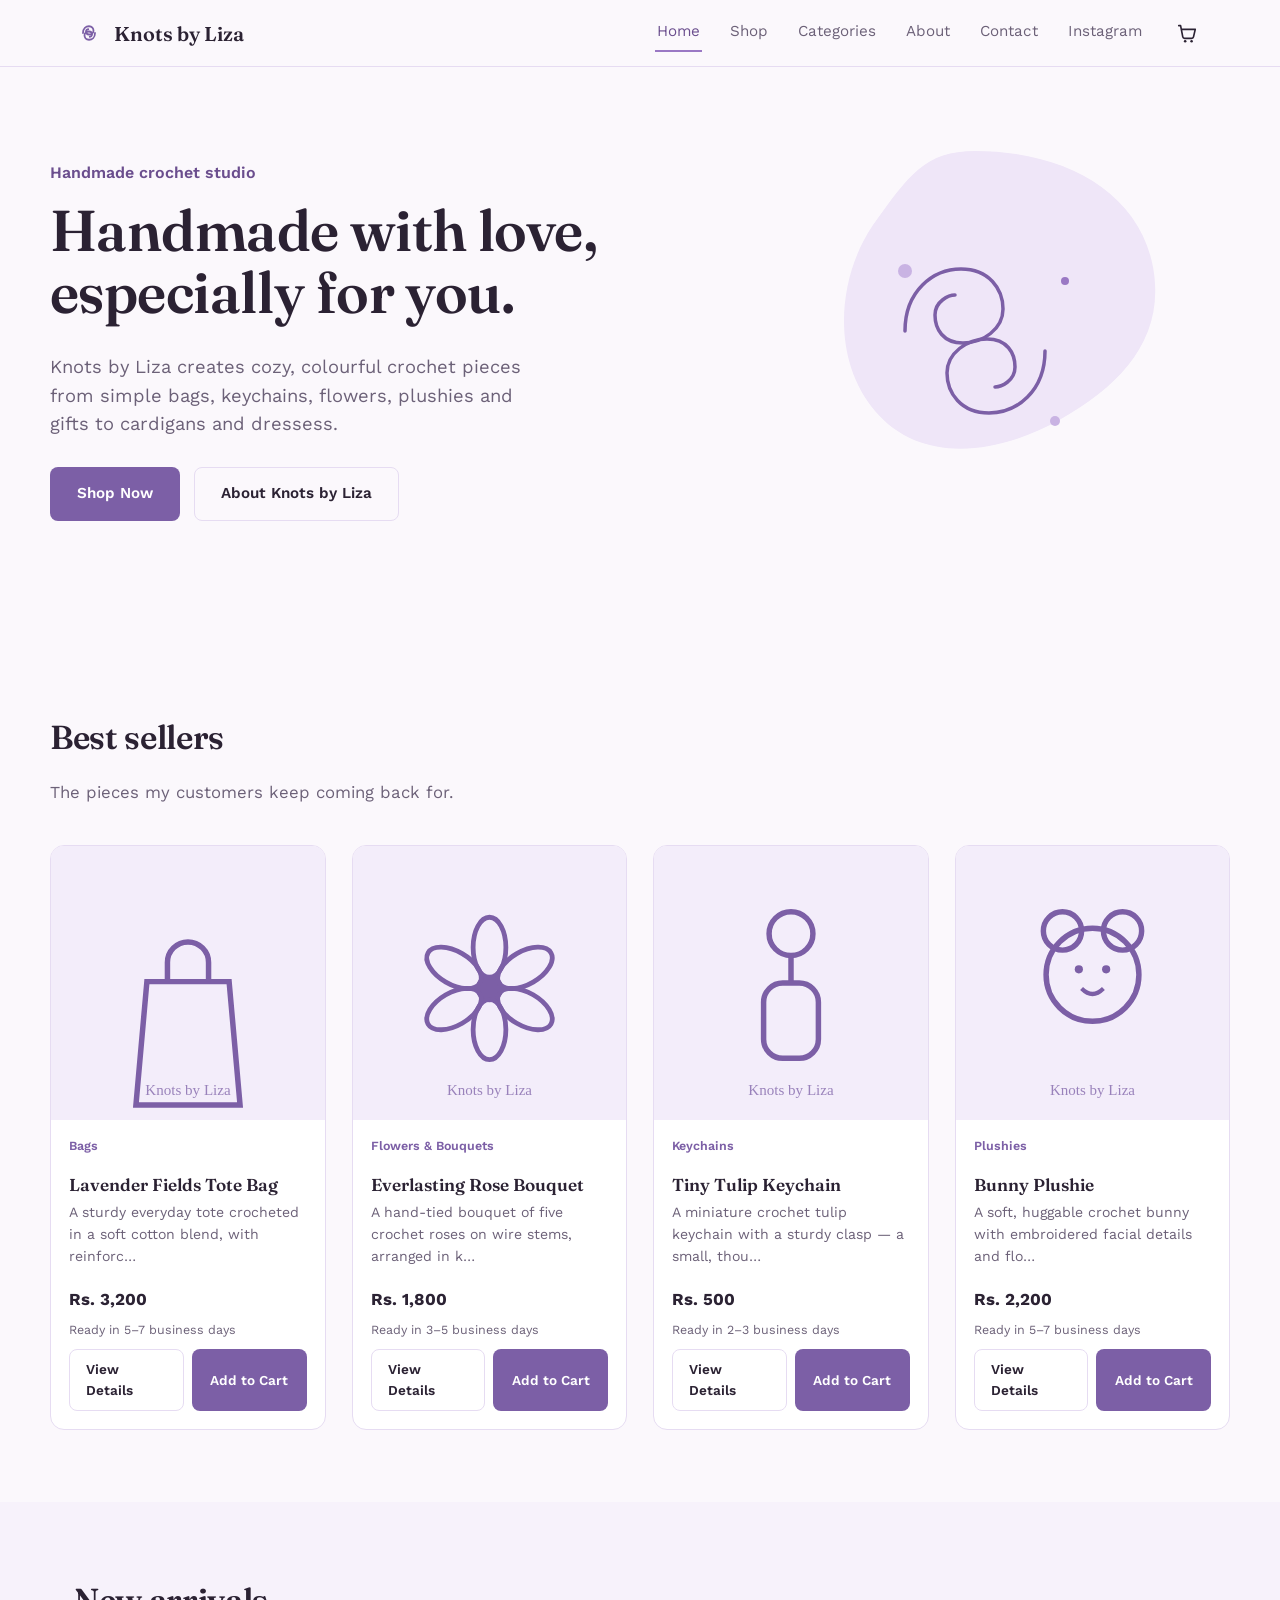
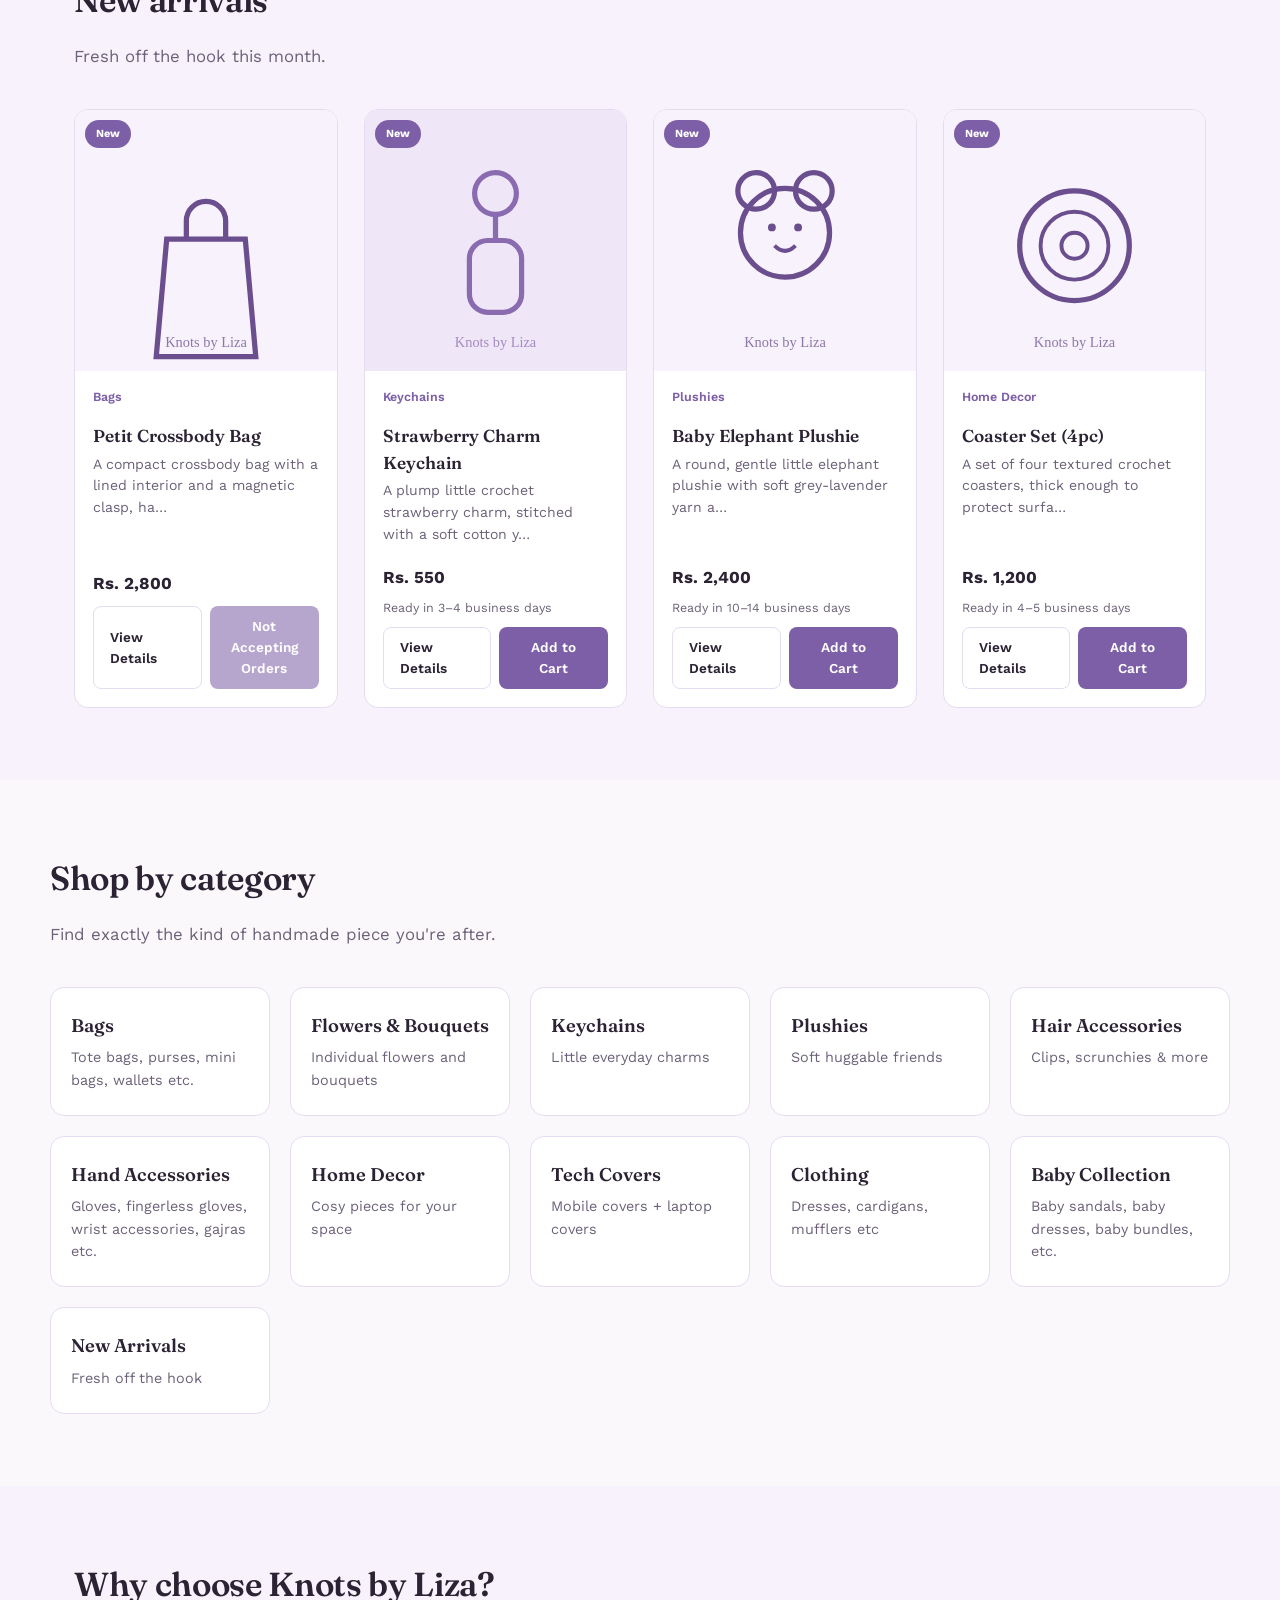
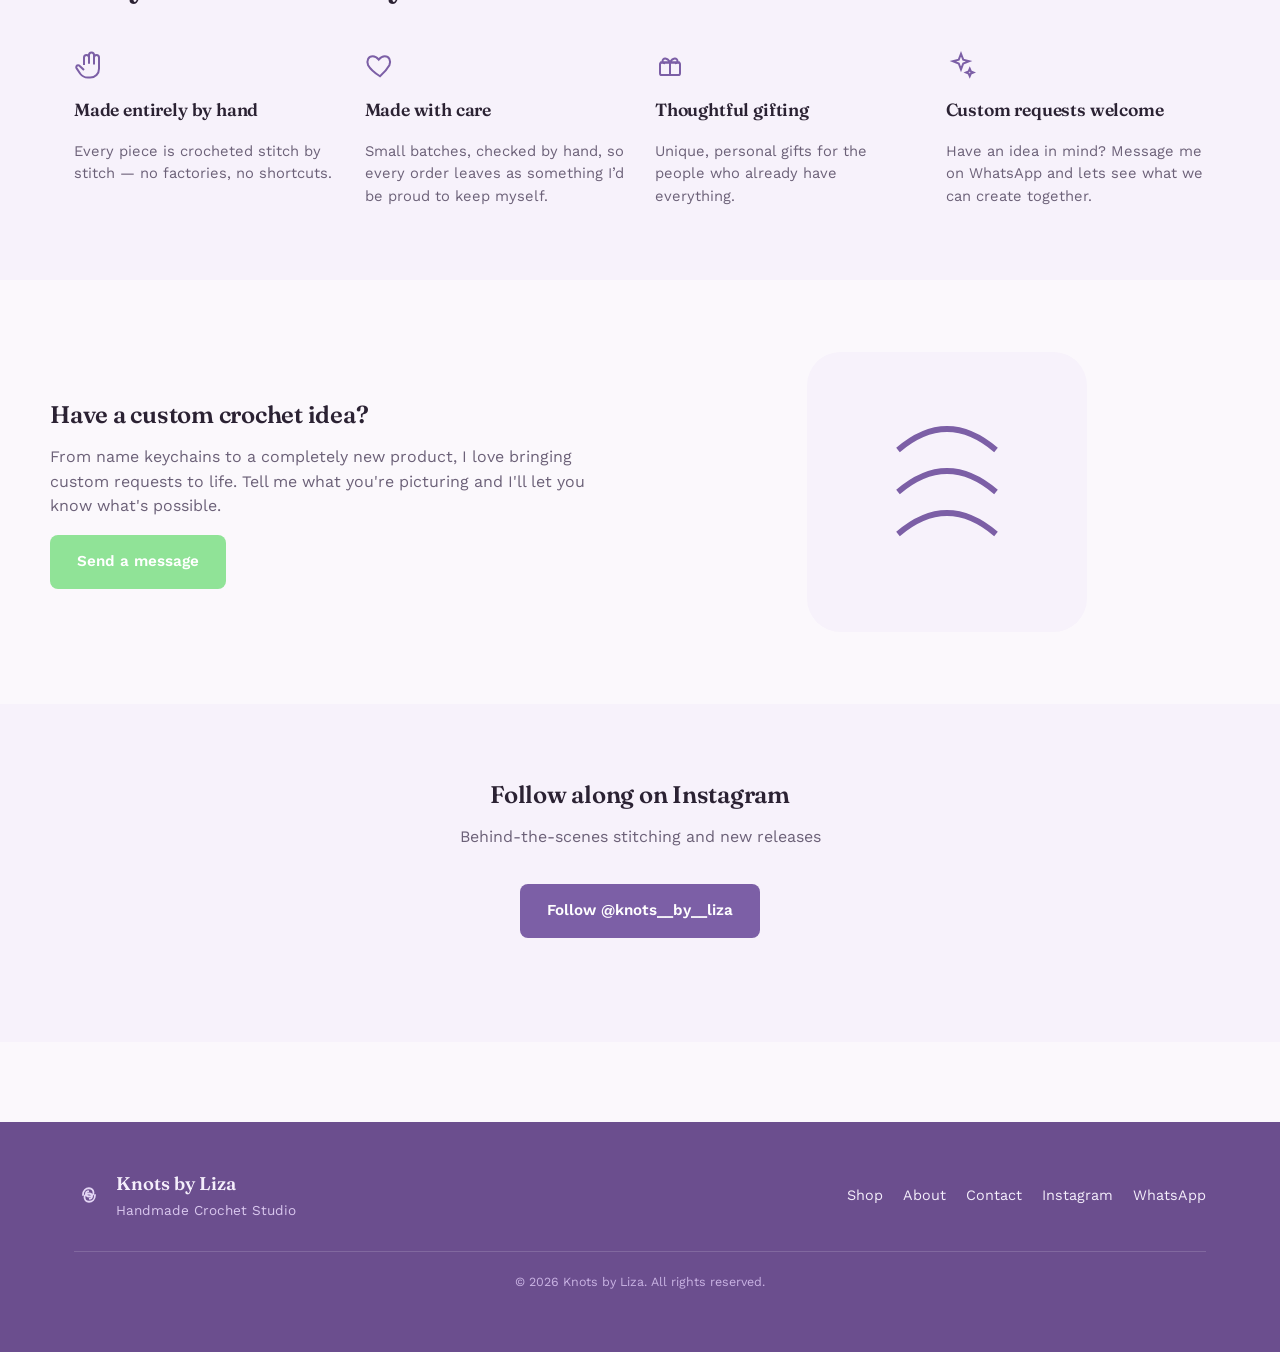
==== index.html @ 47bc51bf "Initial commit" ====
<!DOCTYPE html>
<html lang="en">
<head>
<meta charset="UTF-8" />
<meta name="viewport" content="width=device-width, initial-scale=1.0" />
<title>Knots by Liza | Handmade Crochet Studio</title>
<meta name="description" content="Knots by Liza is a handmade crochet studio — cozy bags, flowers, keychains, plushies and gifts, made one stitch at a time. Shop the collection online." />
<meta property="og:title" content="Knots by Liza — Handmade Crochet" />
<meta property="og:description" content="Handmade crochet bags, flowers, plushies and gifts. Order online with Cash on Delivery." />
<meta property="og:type" content="website" />
<link rel="preconnect" href="https://fonts.googleapis.com" />
<link href="https://fonts.googleapis.com/css2?family=Fraunces:wght@500;600;700&family=Work+Sans:wght@400;500;600;700&display=swap" rel="stylesheet" />
<link rel="stylesheet" href="assets/css/styles.css" />
</head>
<body>

<div id="navbar-root"></div>

<main>
  <!-- HERO -->
  <section class="hero container">
    <div class="hero__inner">
      <div>
        <p class="hero__eyebrow">Handmade crochet studio</p>
        <h1 class="hero__title">Handmade with love,<br />especially for you.</h1>
        <p class="hero__lede">Knots by Liza creates cozy, colourful crochet pieces from simple bags, keychains, flowers,  plushies and gifts to cardigans and dressess.</p>
        <div class="hero__ctas">
          <a href="shop.html" class="btn btn--primary">Shop Now</a>
          <a href="about.html" class="btn btn--ghost">About Knots by Liza</a>
        </div>
      </div>
      <div class="hero__art" aria-hidden="true">
        <svg class="hero__blob" viewBox="0 0 420 420" fill="none" xmlns="http://www.w3.org/2000/svg">
          <path d="M210 20c88 0 164 40 178 116 13 71-32 118-92 152-63 36-140 46-186-8-44-52-38-133-2-186C144 44 160 20 210 20Z" fill="#EFE6F8"/>
          <g stroke="#7C5FA6" stroke-width="3.5" stroke-linecap="round" fill="none">
            <path d="M140 200c0-40 28-62 56-62s42 20 42 40-20 34-40 34-28-14-28-28 14-20 20-20"/>
            <path d="M280 220c0 40-28 62-56 62s-42-20-42-40 20-34 40-34 28 14 28 28-14 20-20 20"/>
          </g>
          <circle cx="140" cy="140" r="7" fill="#C9B3E3"/>
          <circle cx="290" cy="290" r="5" fill="#C9B3E3"/>
          <circle cx="300" cy="150" r="4" fill="#9A78C4"/>
        </svg>
      </div>
    </div>
  </section>

  <!-- FEATURED PRODUCTS -->
  <section class="section container" id="best-sellers">
    <div class="section-heading">
      <h2>Best sellers</h2>
      <p>The pieces my customers keep coming back for.</p>
    </div>
    <div class="product-grid" id="featured-grid"></div>
  </section>

  <!-- NEW ARRIVALS -->
  <section class="section section--lavender">
    <div class="container">
      <div class="section-heading">
        <h2>New arrivals</h2>
        <p>Fresh off the hook this month.</p>
      </div>
      <div class="product-grid" id="new-grid"></div>
    </div>
  </section>

  <!-- SHOP BY CATEGORY -->
  <section class="section container">
    <div class="section-heading">
      <h2>Shop by category</h2>
      <p>Find exactly the kind of handmade piece you're after.</p>
    </div>
    <div class="category-grid" id="category-grid"></div>
  </section>

  <!-- WHY CHOOSE US -->
  <section class="section section--lavender">
    <div class="container">
      <div class="section-heading">
        <h2>Why choose Knots by Liza?</h2>
      </div>
      <div class="feature-grid">
        <div class="feature">
          <span class="feature__icon" aria-hidden="true"><svg width="30" height="30" viewBox="0 0 24 24" fill="none" stroke="currentColor" stroke-width="1.6"><path d="M8 12V6a2 2 0 1 1 4 0v5M12 11V4a2 2 0 1 1 4 0v7M16 11.5V6a2 2 0 1 1 4 0v9c0 4-3 7-7 7h-2c-3 0-4.5-1-6-3l-3-4.5c-.6-1 .1-2.3 1.3-2.3.5 0 1 .2 1.3.6L8 16"/></svg></span>
          <h3>Made entirely by hand</h3>
          <p>Every piece is crocheted stitch by stitch — no factories, no shortcuts.</p>
        </div>
        <div class="feature">
          <span class="feature__icon" aria-hidden="true"><svg width="30" height="30" viewBox="0 0 24 24" fill="none" stroke="currentColor" stroke-width="1.6"><path d="M12 21s-7-4.35-9.5-8.8C1 8.5 2.7 5 6.2 5c2 0 3.4 1 4.8 2.7C12.4 6 13.8 5 15.8 5c3.5 0 5.2 3.5 3.7 7.2C17 16.65 12 21 12 21Z"/></svg></span>
          <h3>Made with care</h3>
          <p>Small batches, checked by hand, so every order leaves as something I’d be proud to keep myself.</p>
        </div>
        <div class="feature">
          <span class="feature__icon" aria-hidden="true"><svg width="30" height="30" viewBox="0 0 24 24" fill="none" stroke="currentColor" stroke-width="1.6"><rect x="4" y="10" width="16" height="10" rx="1.5"/><path d="M4 10h16M12 10v10M12 10c-2-4-6-4-6-1 0 1 1 1.5 2 1.5M12 10c2-4 6-4 6-1 0 1-1 1.5-2 1.5"/></svg></span>
          <h3>Thoughtful gifting</h3>
          <p>Unique, personal gifts for the people who already have everything.</p>
        </div>
        <div class="feature">
          <span class="feature__icon" aria-hidden="true"><svg width="30" height="30" viewBox="0 0 24 24" fill="none" stroke="currentColor" stroke-width="1.6"><path d="M12 3l1.8 4.7L18.5 9l-4.7 1.8L12 15.5l-1.8-4.7L5.5 9l4.7-1.3L12 3ZM19 15l.9 2.1L22 18l-2.1.9L19 21l-.9-2.1L16 18l2.1-.9L19 15Z"/></svg></span>
          <h3>Custom requests welcome</h3>
          <p>Have an idea in mind? Message me on WhatsApp and lets see what we can create together.</p>
        </div>
      </div>
    </div>
  </section>

  <!-- CUSTOM ORDERS -->
  <section class="section container">
    <div class="two-col">
      <div>
        <h2>Have a custom crochet idea?</h2>
        <p style="color:var(--ink-muted)">From name keychains to a completely new product, I love bringing custom requests to life. Tell me what you're picturing and I'll let you know what's possible.</p>
        <a id="custom-whatsapp-link" href="#" target="_blank" rel="noopener" class="btn btn--whatsapp">Send a message</a>
      </div>
      <div class="hero__art" aria-hidden="true">
        <svg width="280" height="280" viewBox="0 0 200 200"><rect width="200" height="200" rx="24" fill="#F7F2FB"/><path d="M65 70 q35 -30 70 0" fill="none" stroke="#7C5FA6" stroke-width="4"/><path d="M65 100 q35 -30 70 0" fill="none" stroke="#7C5FA6" stroke-width="4"/><path d="M65 130 q35 -30 70 0" fill="none" stroke="#7C5FA6" stroke-width="4"/></svg>
      </div>
    </div>
  </section>

  <!-- INSTAGRAM -->
  <section class="section section--lavender">
    <div class="container instagram-section">
      <h2>Follow along on Instagram</h2>
      <p style="color:var(--ink-muted)">Behind-the-scenes stitching and new releases</p>
      <a id="instagram-link" href="#" target="_blank" rel="noopener" class="btn btn--primary">Follow @knots__by__liza</a>
      <div class="instagram-tiles" aria-hidden="true">
      <!--<div class="instagram-tile"><svg width="34" height="34" viewBox="0 0 24 24" fill="none" stroke="currentColor" stroke-width="1.6"><rect x="3" y="5" width="18" height="15" rx="2"/><path d="M8 5l2-2h4l2 2"/><circle cx="12" cy="12.5" r="3.5"/></svg></div>
        <div class="instagram-tile"><svg width="34" height="34" viewBox="0 0 24 24" fill="none" stroke="currentColor" stroke-width="1.6"><rect x="3" y="5" width="18" height="15" rx="2"/><path d="M8 5l2-2h4l2 2"/><circle cx="12" cy="12.5" r="3.5"/></svg></div>
        <div class="instagram-tile"><svg width="34" height="34" viewBox="0 0 24 24" fill="none" stroke="currentColor" stroke-width="1.6"><rect x="3" y="5" width="18" height="15" rx="2"/><path d="M8 5l2-2h4l2 2"/><circle cx="12" cy="12.5" r="3.5"/></svg></div>
        <div class="instagram-tile"><svg width="34" height="34" viewBox="0 0 24 24" fill="none" stroke="currentColor" stroke-width="1.6"><rect x="3" y="5" width="18" height="15" rx="2"/><path d="M8 5l2-2h4l2 2"/><circle cx="12" cy="12.5" r="3.5"/></svg></div> -->  
      </div>
    </div>
  </section>
</main>

<div id="footer-root"></div>

<script type="module" src="assets/js/pages/home.js"></script>
</body>
</html>
---- assets/css/styles.css ----
/* ============================================================
   KNOTS BY LIZA — DESIGN SYSTEM
   Palette: lavender & white, warm and handmade.
   Type: Fraunces (display serif, soft/handcrafted) + Work Sans (body).
   ============================================================ */

:root {
  /* Colour */
  --bg: #FBF8FC;
  --surface: #FFFFFF;
  --lavender-50: #F7F2FB;
  --lavender-100: #EFE6F8;
  --lavender-200: #E1D2F0;
  --lavender-300: #C9B3E3;
  --lavender-500: #9A78C4;
  --lavender-600: #7C5FA6;
  --lavender-700: #6B4E8E;
  --ink: #2B2233;
  --ink-muted: #6C6178;
  --ink-faint: #9C90A8;
  --border: #E6DCF2;
  --success: #4C7A5B;
  --success-bg: #EAF3ED;
  --error: #B4444B;
  --error-bg: #FBEBEC;

  /* Type */
  --font-display: "Fraunces", "Iowan Old Style", Georgia, serif;
  --font-body: "Work Sans", -apple-system, BlinkMacSystemFont, "Segoe UI", sans-serif;

  /* Radius & shadow */
  --radius-sm: 8px;
  --radius-md: 14px;
  --radius-lg: 22px;
  --shadow-soft: 0 8px 24px rgba(107, 78, 142, 0.10);
  --shadow-lift: 0 14px 34px rgba(107, 78, 142, 0.16);

  --container-max: 1180px;
}

/* ---------- Reset ---------- */
*, *::before, *::after { box-sizing: border-box; }
html { scroll-behavior: smooth; }
body {
  margin: 0;
  background: var(--bg);
  color: var(--ink);
  font-family: var(--font-body);
  font-size: 16px;
  line-height: 1.55;
  -webkit-font-smoothing: antialiased;
}
img { max-width: 100%; display: block; }
a { color: inherit; text-decoration: none; }
button { font: inherit; }
ul { margin: 0; padding: 0; list-style: none; }
h1, h2, h3, h4 {
  font-family: var(--font-display);
  color: var(--ink);
  margin: 0 0 0.5em;
  font-weight: 600;
  letter-spacing: -0.01em;
}
p { margin: 0 0 1em; }
:focus-visible {
  outline: 2.5px solid var(--lavender-600);
  outline-offset: 3px;
}

.container {
  max-width: var(--container-max);
  margin: 0 auto;
  padding: 0 24px;
}

.section { padding: 72px 0; }
.section--tight { padding: 48px 0; }
.section--lavender { background: var(--lavender-50); }

.section-heading { max-width: 640px; margin-bottom: 40px; }
.section-heading h2 { font-size: clamp(1.7rem, 2.6vw, 2.3rem); }
.section-heading p { color: var(--ink-muted); font-size: 1.05rem; }
.section-heading--center { margin-left: auto; margin-right: auto; text-align: center; }

.knot-mark { display: inline-flex; color: var(--lavender-600); }

/* ---------- Buttons ---------- */
.btn {
  display: inline-flex;
  align-items: center;
  justify-content: center;
  gap: 8px;
  padding: 14px 26px;
  border-radius: var(--radius-sm);
  font-weight: 600;
  font-size: 0.95rem;
  border: 1.5px solid transparent;
  cursor: pointer;
  transition: transform 0.15s ease, background 0.15s ease, border-color 0.15s ease, box-shadow 0.15s ease;
  min-height: 44px;
}
.btn--primary { background: var(--lavender-600); color: #fff; }
.btn--primary:hover { background: var(--lavender-700); }
.btn--secondary { background: var(--surface); color: var(--lavender-700); border-color: var(--lavender-300); }
.btn--secondary:hover { border-color: var(--lavender-600); }
.btn--ghost { background: transparent; color: var(--ink); border-color: var(--border); }
.btn--ghost:hover { border-color: var(--lavender-500); color: var(--lavender-700); }
.btn--small { padding: 9px 16px; font-size: 0.85rem; min-height: 38px; }
.btn--block { width: 100%; }
.btn:disabled { opacity: 0.55; cursor: not-allowed; }
.btn--bounce { animation: bounce 0.3s ease; }
@keyframes bounce {
  0% { transform: scale(1); }
  40% { transform: scale(0.94); }
  100% { transform: scale(1); }
}
.btn--whatsapp { background: #90e397; color: #fff; }
.btn--whatsapp:hover { background: #92e599; }

/* ---------- Navbar ---------- */
.navbar { position: sticky; top: 0; z-index: 40; background: rgba(251, 248, 252, 0.92); backdrop-filter: blur(8px); border-bottom: 1px solid var(--border); }
.navbar__inner { max-width: var(--container-max); margin: 0 auto; padding: 14px 24px; display: flex; align-items: center; gap: 24px; }
.navbar__brand { display: flex; align-items: center; gap: 10px; margin-right: auto; }
.navbar__brand-text { font-family: var(--font-display); font-size: 1.25rem; font-weight: 600; }
.navbar__links { display: flex; align-items: center; gap: 26px; }
.navbar__link { font-size: 0.95rem; color: var(--ink-muted); padding: 6px 2px; border-bottom: 2px solid transparent; }
.navbar__link:hover { color: var(--ink); }
.navbar__link--active { color: var(--lavender-700); border-color: var(--lavender-500); }
.navbar__actions { display: flex; align-items: center; gap: 14px; }
.navbar__cart { position: relative; display: inline-flex; padding: 8px; color: var(--ink); }
.navbar__cart-count {
  position: absolute; top: -2px; right: -2px;
  background: var(--lavender-600); color: #fff;
  font-size: 0.65rem; font-weight: 700;
  min-width: 17px; height: 17px; border-radius: 999px;
  display: flex; align-items: center; justify-content: center;
  padding: 0 3px;
}
.navbar__hamburger { display: none; flex-direction: column; gap: 5px; background: none; border: none; padding: 8px; cursor: pointer; }
.navbar__hamburger span { width: 22px; height: 2px; background: var(--ink); border-radius: 2px; transition: transform 0.2s ease, opacity 0.2s ease; }
.navbar__hamburger--open span:nth-child(1) { transform: translateY(7px) rotate(45deg); }
.navbar__hamburger--open span:nth-child(2) { opacity: 0; }
.navbar__hamburger--open span:nth-child(3) { transform: translateY(-7px) rotate(-45deg); }

@media (max-width: 860px) {
  .navbar__links {
    position: absolute; top: 100%; left: 0; right: 0;
    background: var(--surface); border-bottom: 1px solid var(--border);
    flex-direction: column; align-items: flex-start; gap: 2px;
    padding: 10px 24px 18px;
    display: none;
  }
  .navbar__links--open { display: flex; }
  .navbar__link { width: 100%; padding: 12px 4px; border-bottom: 1px solid var(--lavender-50); }
  .navbar__hamburger { display: flex; }
}

/* ---------- Hero ---------- */
.hero { padding: 64px 0 88px; overflow: hidden; }
.hero__inner { display: grid; grid-template-columns: 1.1fr 0.9fr; gap: 48px; align-items: center; }
.hero__eyebrow { color: var(--lavender-700); font-weight: 600; margin-bottom: 14px; }
.hero__title { font-size: clamp(2.4rem, 5vw, 3.6rem); line-height: 1.08; }
.hero__lede { font-size: 1.15rem; color: var(--ink-muted); max-width: 46ch; }
.hero__ctas { display: flex; gap: 14px; margin-top: 28px; flex-wrap: wrap; }
.hero__art { position: relative; display: flex; align-items: center; justify-content: center; }
.hero__blob { width: 100%; max-width: 420px; }

@media (max-width: 900px) {
  .hero__inner { grid-template-columns: 1fr; }
  .hero__art { order: -1; }
}

/* ---------- Product grid & cards ---------- */
.product-grid {
  display: grid;
  grid-template-columns: repeat(auto-fill, minmax(240px, 1fr));
  gap: 26px;
}
.product-card {
  background: var(--surface);
  border: 1px solid var(--border);
  border-radius: var(--radius-md);
  overflow: hidden;
  display: flex;
  flex-direction: column;
  transition: box-shadow 0.2s ease, transform 0.2s ease;
}
.product-card:hover { box-shadow: var(--shadow-soft); transform: translateY(-2px); }
.product-card__media { position: relative; aspect-ratio: 1 / 1; background: var(--lavender-50); display: block; }
.product-card__media img { width: 100%; height: 100%; object-fit: cover; }
.product-card__body { padding: 16px 18px 18px; display: flex; flex-direction: column; gap: 4px; flex: 1; }
.product-card__category { font-size: 0.78rem; color: var(--lavender-600); font-weight: 600; }
.product-card__name { font-family: var(--font-display); font-size: 1.08rem; font-weight: 600; }
.product-card__desc { color: var(--ink-muted); font-size: 0.88rem; flex: 1; }
.product-card__price { font-weight: 700; font-size: 1.05rem; margin-bottom: 6px; }
.product-card__processing { font-size: 0.78rem; color: var(--ink-muted); margin: -2px 0 6px; }
.product-card__actions { display: flex; gap: 8px; flex-wrap: wrap; }
.product-card__actions .btn { flex: 1; }

.badge {
  position: absolute; top: 10px; left: 10px;
  font-size: 0.68rem; font-weight: 700; padding: 5px 10px;
  border-radius: 999px; background: var(--surface); color: var(--lavender-700);
  border: 1px solid var(--lavender-200);
}
.badge--new { background: var(--lavender-600); color: #fff; border-color: transparent; }
.badge--sold-out { background: var(--ink); color: #fff; border-color: transparent; }
.badge--paused { background: var(--ink); color: #fff; border-color: transparent; }
.badge--limited { background: #F3E4C4; color: #8A5A1E; border-color: transparent; }

/* ---------- Category cards ---------- */
.category-grid { display: grid; grid-template-columns: repeat(auto-fill, minmax(200px, 1fr)); gap: 20px; }
.category-card {
  background: var(--surface); border: 1px solid var(--border); border-radius: var(--radius-md);
  padding: 24px 20px; display: flex; flex-direction: column; gap: 6px;
  transition: border-color 0.2s ease, transform 0.2s ease;
}
.category-card:hover { border-color: var(--lavender-400, var(--lavender-300)); transform: translateY(-2px); }
.category-card__name { font-family: var(--font-display); font-size: 1.15rem; font-weight: 600; }
.category-card__blurb { color: var(--ink-muted); font-size: 0.9rem; }

/* ---------- Why choose / feature list ---------- */
.feature-grid { display: grid; grid-template-columns: repeat(auto-fit, minmax(230px, 1fr)); gap: 30px; }
.feature { display: flex; flex-direction: column; gap: 8px; }
.feature__icon { color: var(--lavender-600); }
.feature h3 { font-size: 1.1rem; }
.feature p { color: var(--ink-muted); font-size: 0.92rem; margin: 0; }

/* ---------- Instagram section ---------- */
.instagram-section { text-align: center; }
.instagram-section .btn { margin-top: 18px; }
.instagram-tiles { display: grid; grid-template-columns: repeat(4, 1fr); gap: 14px; margin-top: 32px; }
.instagram-tile {
  aspect-ratio: 1/1; border-radius: var(--radius-md); background: var(--lavender-100);
  display: flex; align-items: center; justify-content: center; color: var(--lavender-500);
}
@media (max-width: 700px) { .instagram-tiles { grid-template-columns: repeat(2, 1fr); } }

/* ---------- Filters / shop toolbar ---------- */
.shop-layout { display: grid; grid-template-columns: 260px 1fr; gap: 40px; align-items: start; }
@media (max-width: 900px) { .shop-layout { grid-template-columns: 1fr; } }

.filters { background: var(--surface); border: 1px solid var(--border); border-radius: var(--radius-md); padding: 22px; position: sticky; top: 90px; }
.filters h3 { font-size: 0.95rem; margin-bottom: 14px; }
.filters__group { margin-bottom: 22px; }
.filters__group:last-child { margin-bottom: 0; }
.filters__group-label { font-size: 0.8rem; font-weight: 700; color: var(--ink-muted); margin-bottom: 10px; display: block; }
.filters__option { display: flex; align-items: center; gap: 8px; padding: 4px 0; font-size: 0.92rem; cursor: pointer; }
.filters__price-row { display: flex; gap: 10px; }
.filters__price-row input { width: 100%; }

.shop-toolbar { display: flex; flex-wrap: wrap; gap: 14px; align-items: center; justify-content: space-between; margin-bottom: 24px; }
.search-input {
  display: flex; align-items: center; gap: 8px; background: var(--surface);
  border: 1.5px solid var(--border); border-radius: 999px; padding: 10px 16px; flex: 1; min-width: 220px;
}
.search-input input { border: none; outline: none; background: none; flex: 1; font: inherit; }
.select-input, .text-input, textarea {
  border: 1.5px solid var(--border); border-radius: var(--radius-sm); padding: 10px 14px;
  font: inherit; background: var(--surface); color: var(--ink); width: 100%;
}
.select-input:focus, .text-input:focus, textarea:focus { border-color: var(--lavender-500); }

.empty-state { text-align: center; padding: 60px 20px; color: var(--ink-muted); }
.empty-state h3 { color: var(--ink); }

/* ---------- Product detail page ---------- */
.product-detail { display: grid; grid-template-columns: 1fr 1fr; gap: 56px; }
@media (max-width: 860px) { .product-detail { grid-template-columns: 1fr; gap: 30px; } }
.product-detail__gallery-main { border-radius: var(--radius-lg); overflow: hidden; background: var(--lavender-50); aspect-ratio: 1/1; }
.product-detail__gallery-main img { width: 100%; height: 100%; object-fit: cover; }
.product-detail__thumbs { display: flex; gap: 10px; margin-top: 12px; }
.product-detail__thumbs img { width: 72px; height: 72px; object-fit: cover; border-radius: var(--radius-sm); border: 2px solid transparent; cursor: pointer; }
.product-detail__thumbs img.active { border-color: var(--lavender-500); }
.product-detail__category { color: var(--lavender-600); font-weight: 600; font-size: 0.85rem; }
.product-detail__title { font-size: clamp(1.6rem, 3vw, 2.2rem); }
.product-detail__price { font-size: 1.5rem; font-weight: 700; margin: 10px 0 18px; }
.product-detail__stock { font-size: 0.9rem; margin-bottom: 20px; }
.product-detail__stock--ok { color: var(--success); }
.product-detail__stock--low { color: #A0752A; }
.product-detail__stock--out { color: var(--error); }
.product-detail__stock--limited { color: #8A5A1E; }
.product-detail__processing { font-size: 0.88rem; color: var(--ink-muted); margin-bottom: 18px; }
.variation-group { margin-bottom: 20px; }
.variation-group__label { font-weight: 700; font-size: 0.85rem; margin-bottom: 8px; display: block; }
.variation-options { display: flex; flex-wrap: wrap; gap: 8px; }
.variation-chip {
  border: 1.5px solid var(--border); border-radius: 999px; padding: 8px 16px; font-size: 0.88rem; cursor: pointer; background: var(--surface);
}
.variation-chip.selected { border-color: var(--lavender-600); background: var(--lavender-100); color: var(--lavender-700); font-weight: 600; }
.qty-stepper { display: inline-flex; align-items: center; border: 1.5px solid var(--border); border-radius: var(--radius-sm); overflow: hidden; }
.qty-stepper button { width: 40px; height: 42px; border: none; background: var(--surface); font-size: 1.1rem; cursor: pointer; }
.qty-stepper button:hover { background: var(--lavender-50); }
.qty-stepper input { width: 46px; text-align: center; border: none; font: inherit; font-weight: 600; }
.product-detail__actions { display: flex; gap: 12px; margin: 24px 0; flex-wrap: wrap; }
.product-detail__actions .btn { flex: 1; min-width: 160px; }
.product-detail__desc { color: var(--ink-muted); }

/* ---------- Cart page ---------- */
.cart-layout { display: grid; grid-template-columns: 1fr 340px; gap: 40px; align-items: start; }
@media (max-width: 900px) { .cart-layout { grid-template-columns: 1fr; } }
.cart-line { display: grid; grid-template-columns: 84px 1fr auto; gap: 16px; align-items: center; padding: 18px 0; border-bottom: 1px solid var(--border); }
.cart-line__img { width: 84px; height: 84px; border-radius: var(--radius-sm); object-fit: cover; background: var(--lavender-50); }
.cart-line__name { font-weight: 600; }
.cart-line__variation { font-size: 0.82rem; color: var(--ink-muted); }
.cart-line__price { font-size: 0.9rem; color: var(--ink-muted); }
.cart-line__right { display: flex; flex-direction: column; align-items: flex-end; gap: 10px; }
.cart-line__remove { background: none; border: none; color: var(--error); font-size: 0.82rem; cursor: pointer; padding: 0; }
.cart-line__warning {
  font-size: 0.8rem;
  color: var(--error);
  background: var(--error-bg);
  padding: 6px 10px;
  border-radius: var(--radius-sm);
  margin: 6px 0 0;
  display: inline-block;
}
.summary-card { background: var(--surface); border: 1px solid var(--border); border-radius: var(--radius-md); padding: 24px; position: sticky; top: 90px; }
.summary-row { display: flex; justify-content: space-between; margin-bottom: 12px; font-size: 0.95rem; }
.summary-row-block { margin-bottom: 4px; }
.summary-row__processing { font-size: 0.78rem; color: var(--ink-faint); margin: -6px 0 10px; }
.summary-row--total { font-weight: 700; font-size: 1.15rem; border-top: 1px solid var(--border); padding-top: 14px; margin-top: 6px; }
.summary-note { font-size: 0.8rem; color: var(--ink-faint); margin-top: 10px; }

/* ---------- Checkout / forms ---------- */
.checkout-layout { display: grid; grid-template-columns: 1.2fr 1fr; gap: 48px; align-items: start; }
@media (max-width: 900px) { .checkout-layout { grid-template-columns: 1fr; } }
.form-field { margin-bottom: 18px; }
.form-field label { display: block; font-size: 0.85rem; font-weight: 700; margin-bottom: 6px; }
.form-field .hint { font-weight: 400; color: var(--ink-faint); font-size: 0.78rem; }
.form-row { display: grid; grid-template-columns: 1fr 1fr; gap: 16px; }
@media (max-width: 560px) { .form-row { grid-template-columns: 1fr; } }
.form-error { color: var(--error); font-size: 0.8rem; margin-top: 5px; display: none; }
.form-field.has-error .text-input, .form-field.has-error .select-input { border-color: var(--error); }
.form-field.has-error .form-error { display: block; }

.payment-options { display: flex; flex-direction: column; gap: 12px; }
.payment-option {
  display: flex; gap: 12px; align-items: flex-start; border: 1.5px solid var(--border);
  border-radius: var(--radius-md); padding: 16px; cursor: pointer;
}
.payment-option.selected { border-color: var(--lavender-600); background: var(--lavender-50); }
.payment-option__title { font-weight: 700; margin-bottom: 4px; }
.payment-option__desc { font-size: 0.85rem; color: var(--ink-muted); margin: 0; }

/* ---------- Confirmation ---------- */
.confirmation { text-align: center; max-width: 620px; margin: 0 auto; }
.confirmation__icon { font-size: 2.8rem; margin-bottom: 6px; }
.confirmation-card { background: var(--surface); border: 1px solid var(--border); border-radius: var(--radius-lg); padding: 30px; text-align: left; margin: 30px 0; }
.confirmation-row { display: flex; justify-content: space-between; padding: 8px 0; border-bottom: 1px dashed var(--border); font-size: 0.92rem; }
.confirmation-row:last-child { border-bottom: none; }
.confirmation__ctas { display: flex; gap: 12px; justify-content: center; flex-wrap: wrap; }

/* ---------- Toasts ---------- */
.toast-stack { position: fixed; bottom: 22px; right: 22px; z-index: 100; display: flex; flex-direction: column; gap: 10px; }
.toast {
  background: var(--ink); color: #fff; padding: 12px 18px; border-radius: var(--radius-sm);
  font-size: 0.9rem; box-shadow: var(--shadow-lift); opacity: 0; transform: translateY(8px);
  transition: opacity 0.25s ease, transform 0.25s ease; max-width: 320px;
}
.toast--visible { opacity: 1; transform: translateY(0); }
.toast--success { background: var(--lavender-700); }
.toast--error { background: var(--error); }
@media (max-width: 560px) { .toast-stack { left: 16px; right: 16px; bottom: 16px; } .toast { max-width: none; } }

/* ---------- Footer ---------- */
.site-footer { background: var(--lavender-700); color: #F4EEFB; margin-top: 80px; }
.site-footer__inner { max-width: var(--container-max); margin: 0 auto; padding: 48px 24px; display: flex; flex-wrap: wrap; gap: 24px; justify-content: space-between; align-items: center; }
.site-footer .knot-mark { color: #E4D6F5; }
.site-footer__name { font-family: var(--font-display); font-weight: 600; font-size: 1.15rem; margin: 0; }
.site-footer__tagline { margin: 2px 0 0; font-size: 0.85rem; color: #D9C7EE; }
.site-footer__brand { display: flex; align-items: center; gap: 12px; }
.site-footer__links { display: flex; gap: 20px; flex-wrap: wrap; font-size: 0.9rem; }
.site-footer__links a:hover { color: #fff; text-decoration: underline; }
.site-footer__copy { width: 100%; text-align: center; font-size: 0.78rem; color: #C9B3E3; border-top: 1px solid rgba(255,255,255,0.15); padding-top: 20px; margin-top: 6px; }

/* ---------- Admin ---------- */
.admin-shell { display: grid; grid-template-columns: 220px 1fr; min-height: 100vh; }
@media (max-width: 800px) { .admin-shell { grid-template-columns: 1fr; } }
.admin-sidebar { background: var(--lavender-700); color: #F4EEFB; padding: 26px 20px; }
.admin-sidebar__brand { font-family: var(--font-display); font-size: 1.15rem; margin-bottom: 30px; display: block; }
.admin-sidebar a { display: block; padding: 10px 12px; border-radius: var(--radius-sm); font-size: 0.92rem; margin-bottom: 4px; color: #E4D6F5; }
.admin-sidebar a:hover, .admin-sidebar a.active { background: rgba(255,255,255,0.12); color: #fff; }
.admin-main { padding: 36px; }
.admin-topbar { display: flex; justify-content: space-between; align-items: center; margin-bottom: 26px; flex-wrap: wrap; gap: 12px; }
.stat-grid { display: grid; grid-template-columns: repeat(auto-fit, minmax(180px, 1fr)); gap: 18px; margin-bottom: 34px; }
.stat-card { background: var(--surface); border: 1px solid var(--border); border-radius: var(--radius-md); padding: 20px; }
.stat-card__label { font-size: 0.8rem; color: var(--ink-muted); margin-bottom: 6px; }
.stat-card__value { font-family: var(--font-display); font-size: 2rem; font-weight: 600; }
.admin-table { width: 100%; border-collapse: collapse; background: var(--surface); border: 1px solid var(--border); border-radius: var(--radius-md); overflow: hidden; }
.admin-table th, .admin-table td { text-align: left; padding: 12px 16px; font-size: 0.9rem; border-bottom: 1px solid var(--border); }
.admin-table th { background: var(--lavender-50); font-size: 0.78rem; text-transform: none; color: var(--ink-muted); }
.admin-table tr:last-child td { border-bottom: none; }
.admin-table img { width: 40px; height: 40px; border-radius: 6px; object-fit: cover; }
.pill { display: inline-block; padding: 4px 10px; border-radius: 999px; font-size: 0.75rem; font-weight: 700; background: var(--lavender-100); color: var(--lavender-700); }
.pill--out { background: var(--error-bg); color: var(--error); }
.pill--status { background: var(--success-bg); color: var(--success); }
.pill--limited { background: #F3E4C4; color: #8A5A1E; }
.modal-backdrop { position: fixed; inset: 0; background: rgba(43,34,51,0.4); display: flex; align-items: center; justify-content: center; padding: 24px; z-index: 80; }
.modal { background: var(--surface); border-radius: var(--radius-lg); padding: 28px; max-width: 560px; width: 100%; max-height: 88vh; overflow-y: auto; }
.admin-login { max-width: 380px; margin: 90px auto; text-align: center; }
.note-box { background: var(--lavender-50); border: 1px solid var(--lavender-200); border-radius: var(--radius-md); padding: 16px 18px; font-size: 0.85rem; color: var(--ink-muted); margin-bottom: 24px; }

/* ---------- Misc pages ---------- */
.page-header { text-align: center; padding: 56px 0 20px; }
.page-header p { color: var(--ink-muted); max-width: 60ch; margin: 0 auto; }
.two-col { display: grid; grid-template-columns: 1fr 1fr; gap: 48px; align-items: center; }
@media (max-width: 860px) { .two-col { grid-template-columns: 1fr; } }
.contact-grid { display: grid; grid-template-columns: repeat(auto-fit, minmax(220px, 1fr)); gap: 24px; margin-top: 30px; }
.contact-card { background: var(--surface); border: 1px solid var(--border); border-radius: var(--radius-md); padding: 24px; text-align: center; }
.contact-card__icon { color: var(--lavender-600); margin-bottom: 10px; }
.limitation-list li { padding: 8px 0 8px 24px; position: relative; color: var(--ink-muted); border-bottom: 1px dashed var(--border); }
.limitation-list li::before { content: "•"; position: absolute; left: 0; color: var(--lavender-500); }
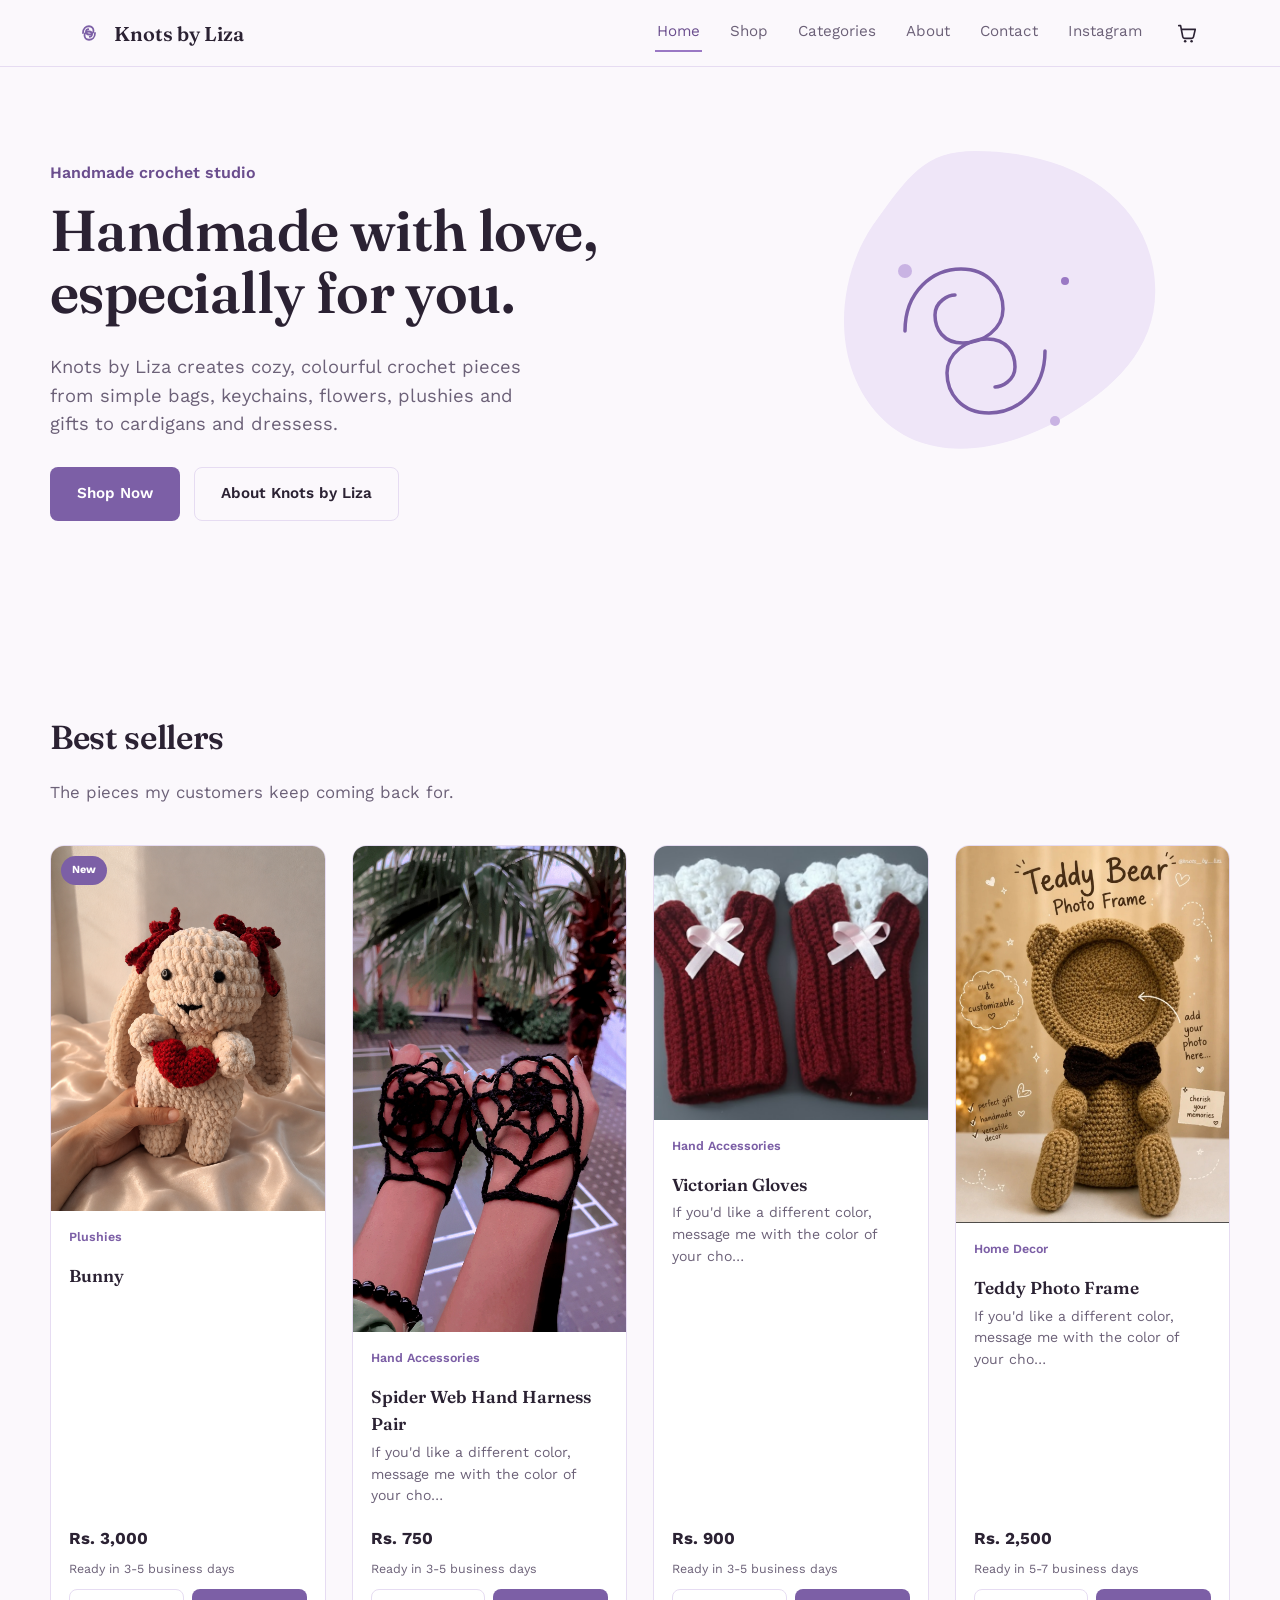
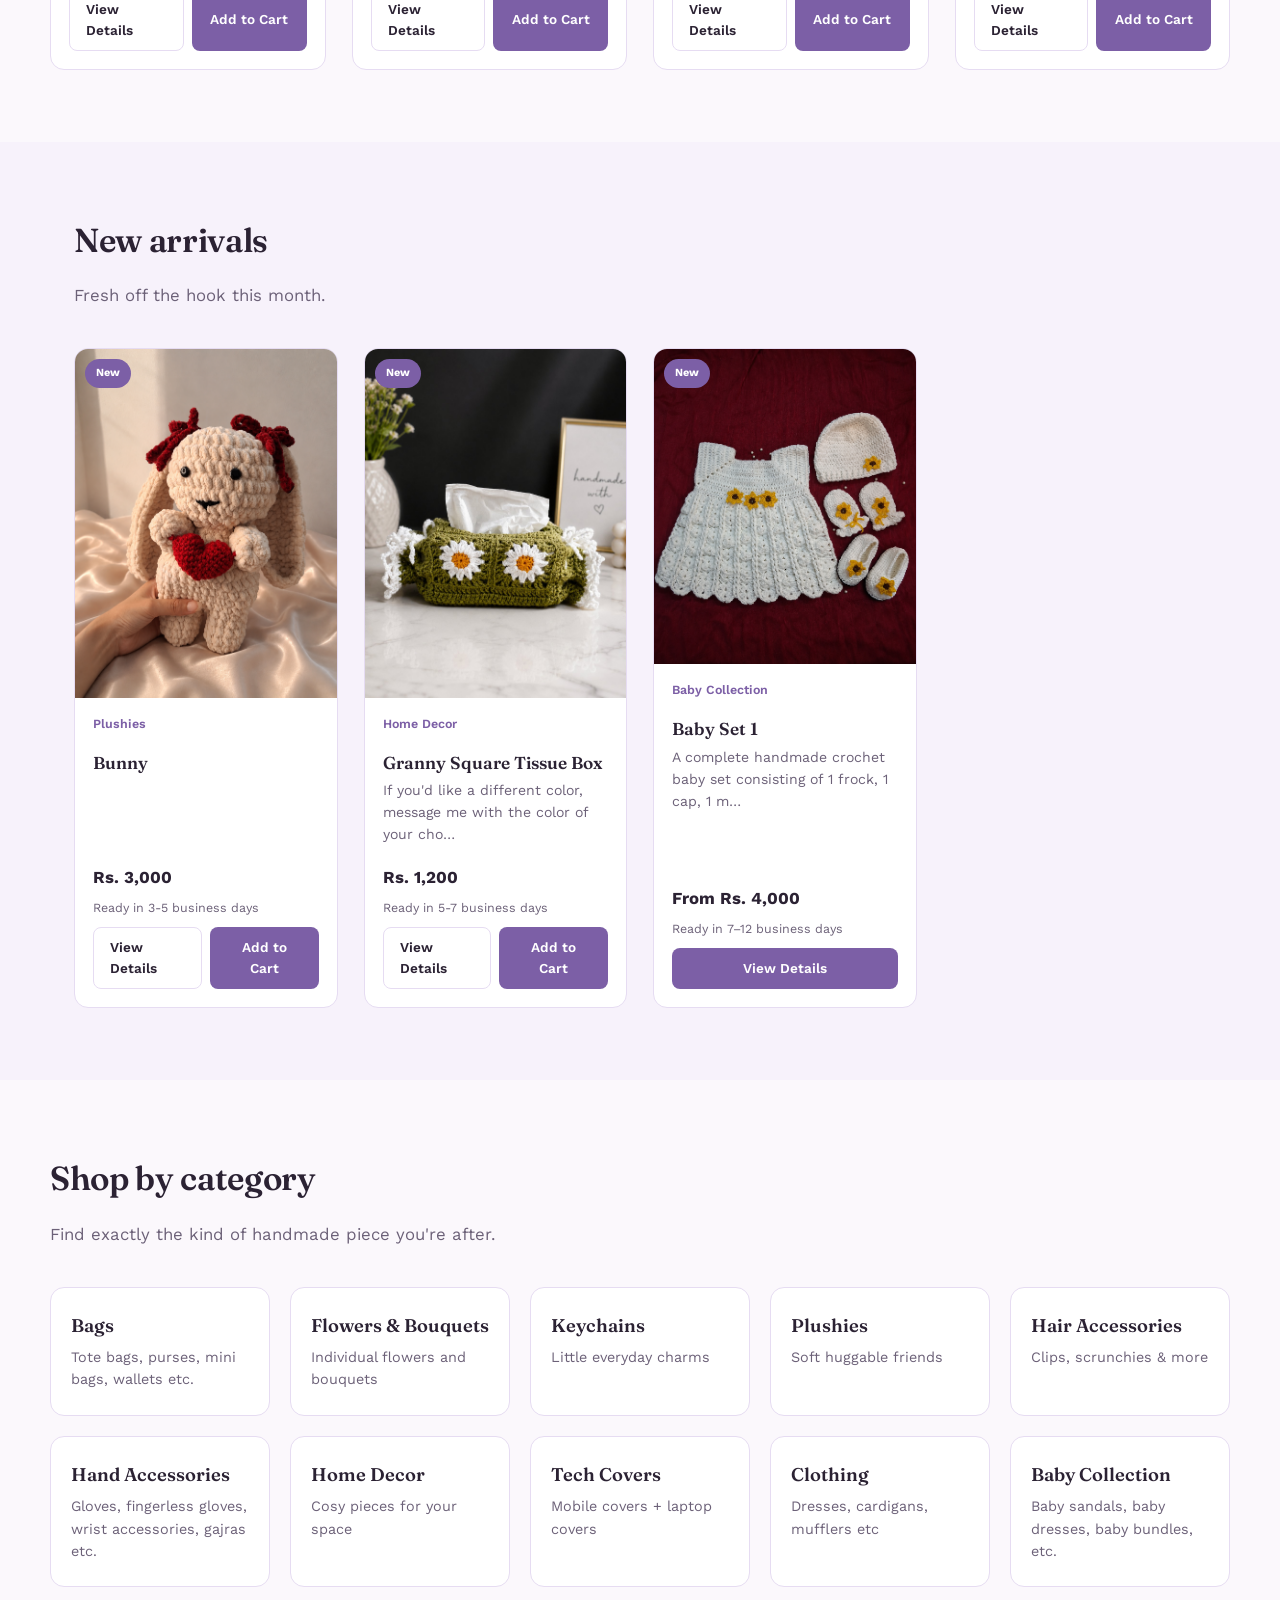
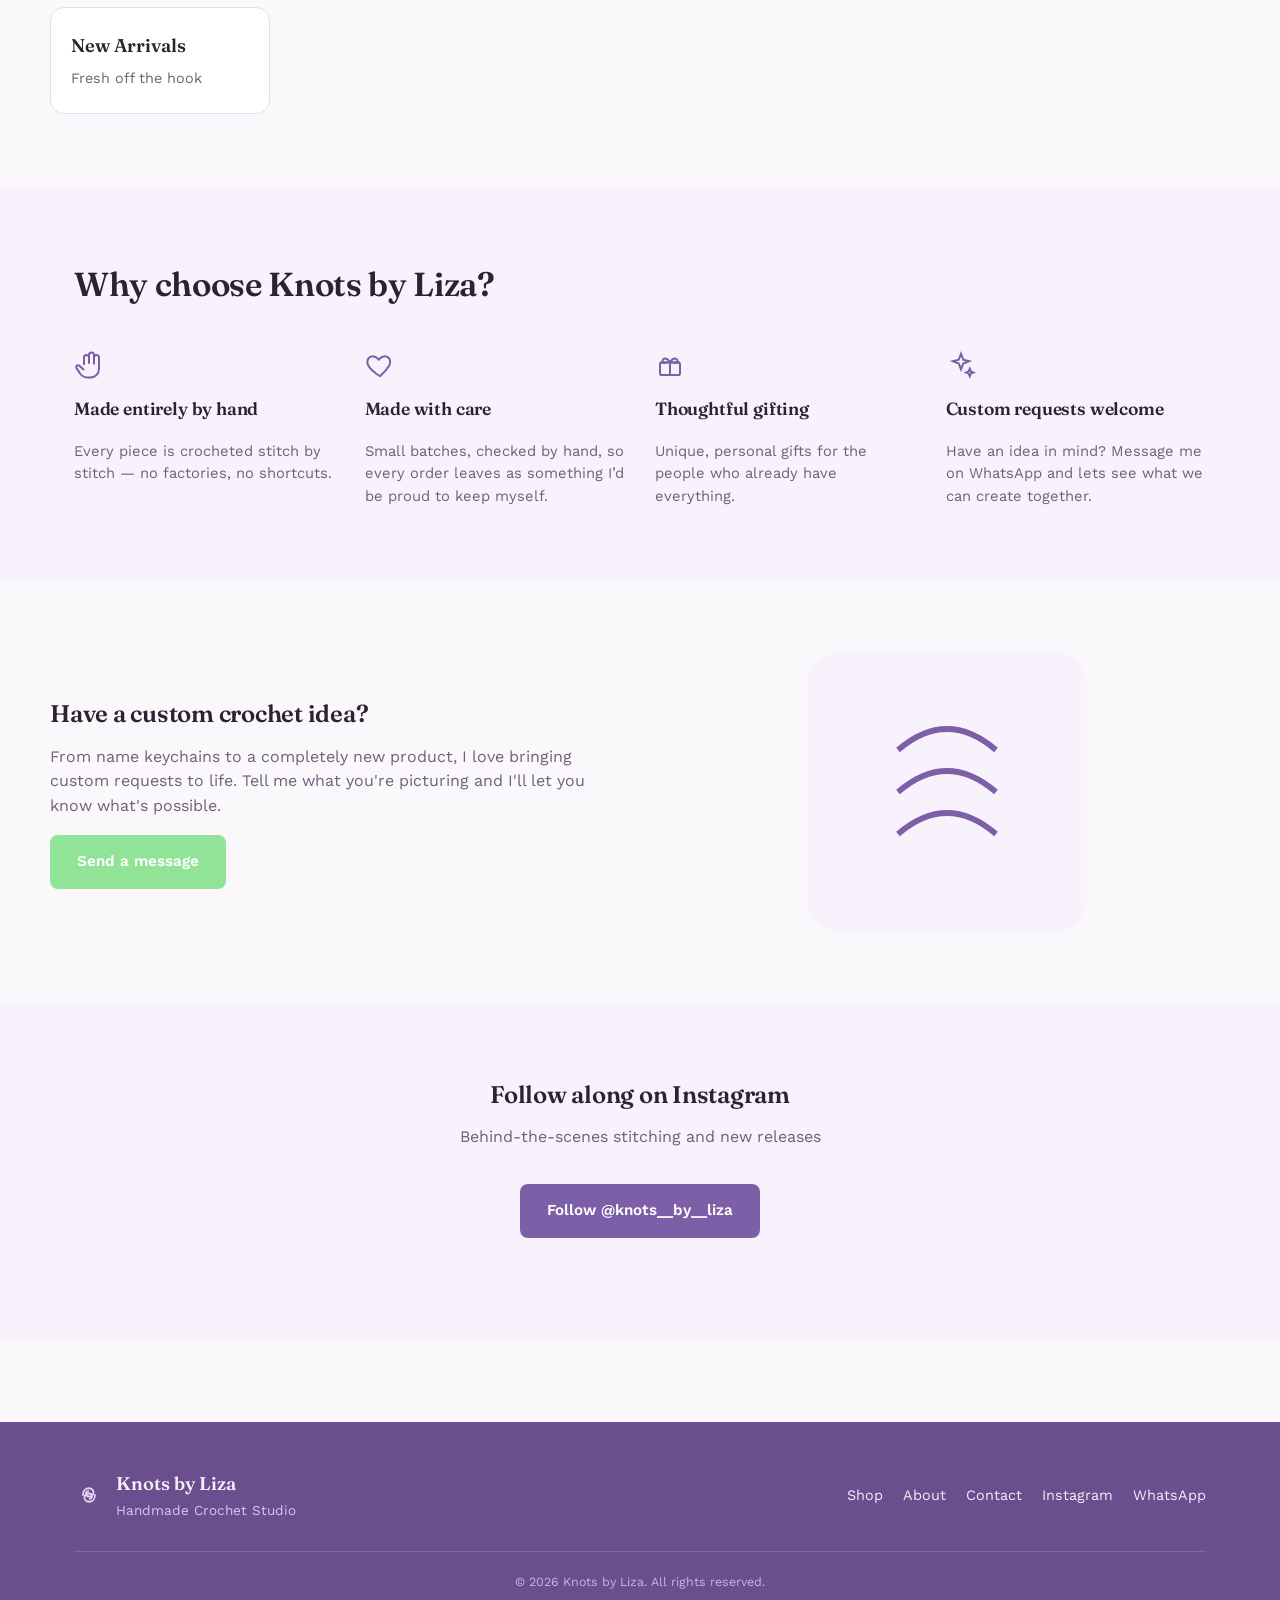
==== commit ac0b5656: "cloudafre" ====
--- a/index.html
+++ b/index.html
@@ -1,6 +1,18 @@
 <!DOCTYPE html>
 <html lang="en">
 <head>
+
+
+<!-- Google tag (gtag.js) -->
+  <script async src="https://www.googletagmanager.com/gtag/js?id=G-NCZ2DGEV6V"></script>
+  <script>
+    window.dataLayer = window.dataLayer || [];
+    function gtag(){dataLayer.push(arguments);}
+    gtag('js', new Date());
+    gtag('config', 'G-NCZ2DGEV6V');
+  </script>
+
+
 <meta charset="UTF-8" />
 <meta name="viewport" content="width=device-width, initial-scale=1.0" />
 <title>Knots by Liza | Handmade Crochet Studio</title>
--- a/assets/css/styles.css
+++ b/assets/css/styles.css
@@ -73,6 +73,10 @@
   padding: 0 24px;
 }
 
+@media (max-width: 640px) {
+  .container { padding: 0 28px; }
+}
+
 .section { padding: 72px 0; }
 .section--tight { padding: 48px 0; }
 .section--lavender { background: var(--lavender-50); }
@@ -241,6 +245,9 @@
 @media (max-width: 900px) { .shop-layout { grid-template-columns: 1fr; } }
 
 .filters { background: var(--surface); border: 1px solid var(--border); border-radius: var(--radius-md); padding: 22px; position: sticky; top: 90px; }
+@media (max-width: 900px) { 
+  .filters { position: static; top: auto; }
+}
 .filters h3 { font-size: 0.95rem; margin-bottom: 14px; }
 .filters__group { margin-bottom: 22px; }
 .filters__group:last-child { margin-bottom: 0; }
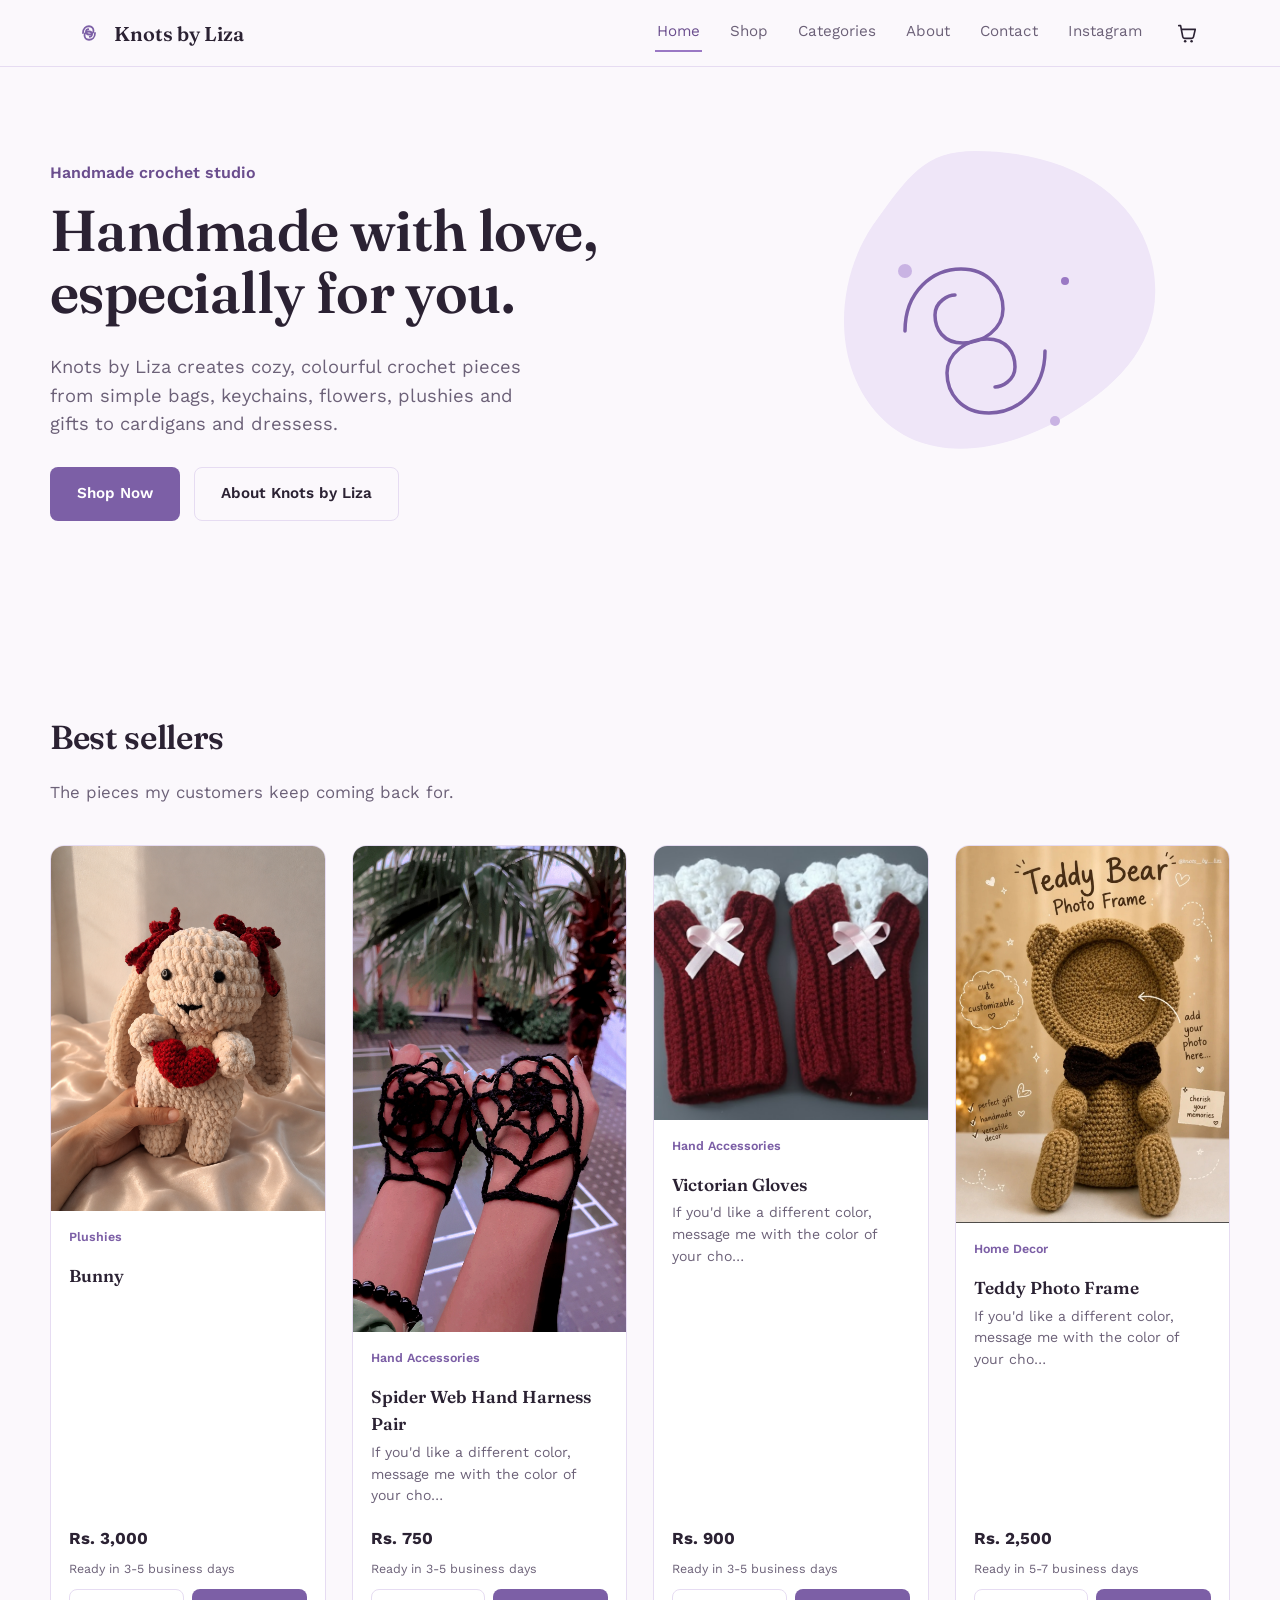
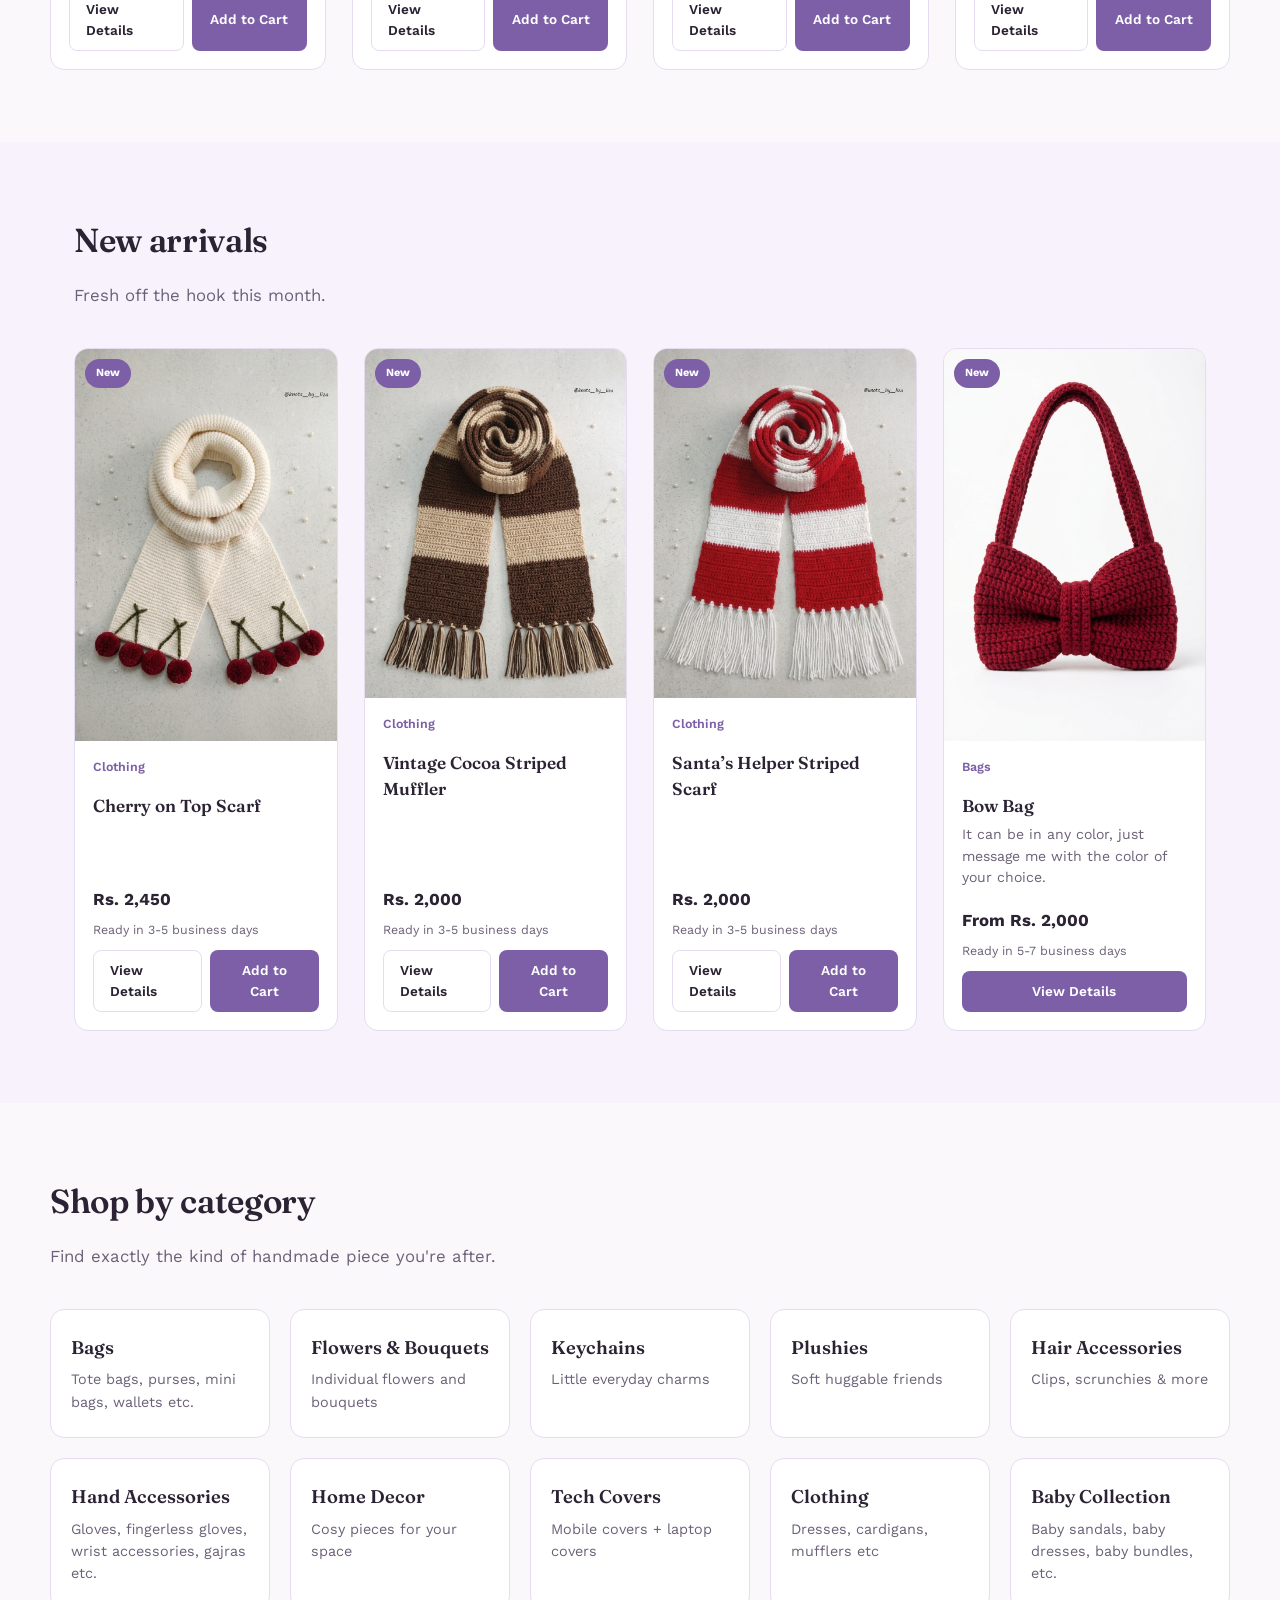
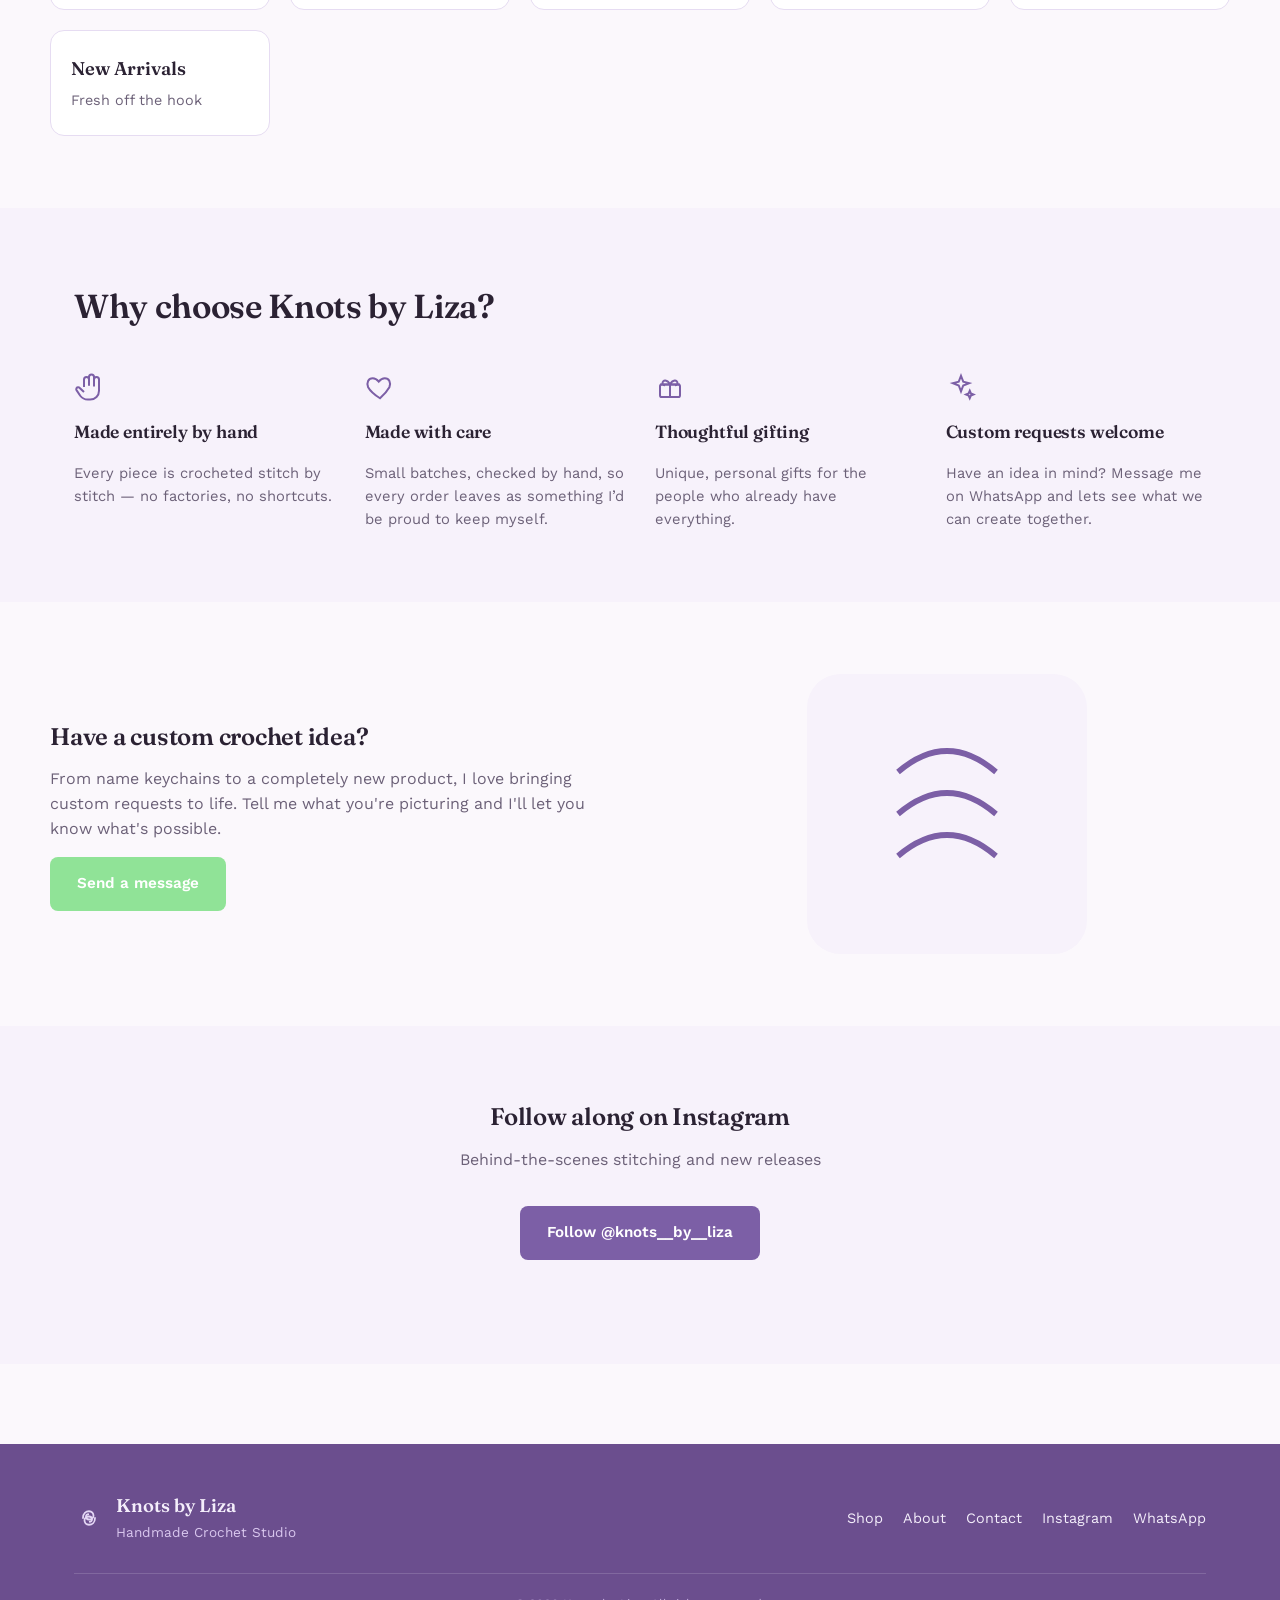
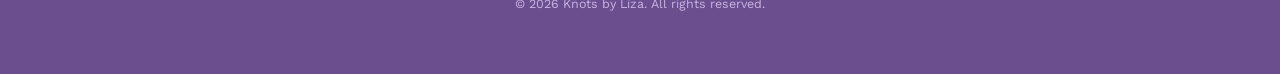
==== commit 27be2b9d: "fav update" ====
--- a/index.html
+++ b/index.html
@@ -23,6 +23,9 @@
 <link rel="preconnect" href="https://fonts.googleapis.com" />
 <link href="https://fonts.googleapis.com/css2?family=Fraunces:wght@500;600;700&family=Work+Sans:wght@400;500;600;700&display=swap" rel="stylesheet" />
 <link rel="stylesheet" href="assets/css/styles.css" />
+<link rel="icon" type="image/png" sizes="16x16" href="assets/favicon-16x16.png" />
+<link rel="icon" type="image/png" sizes="32x32" href="assets/favicon-32x32.png" />
+
 </head>
 <body>
 
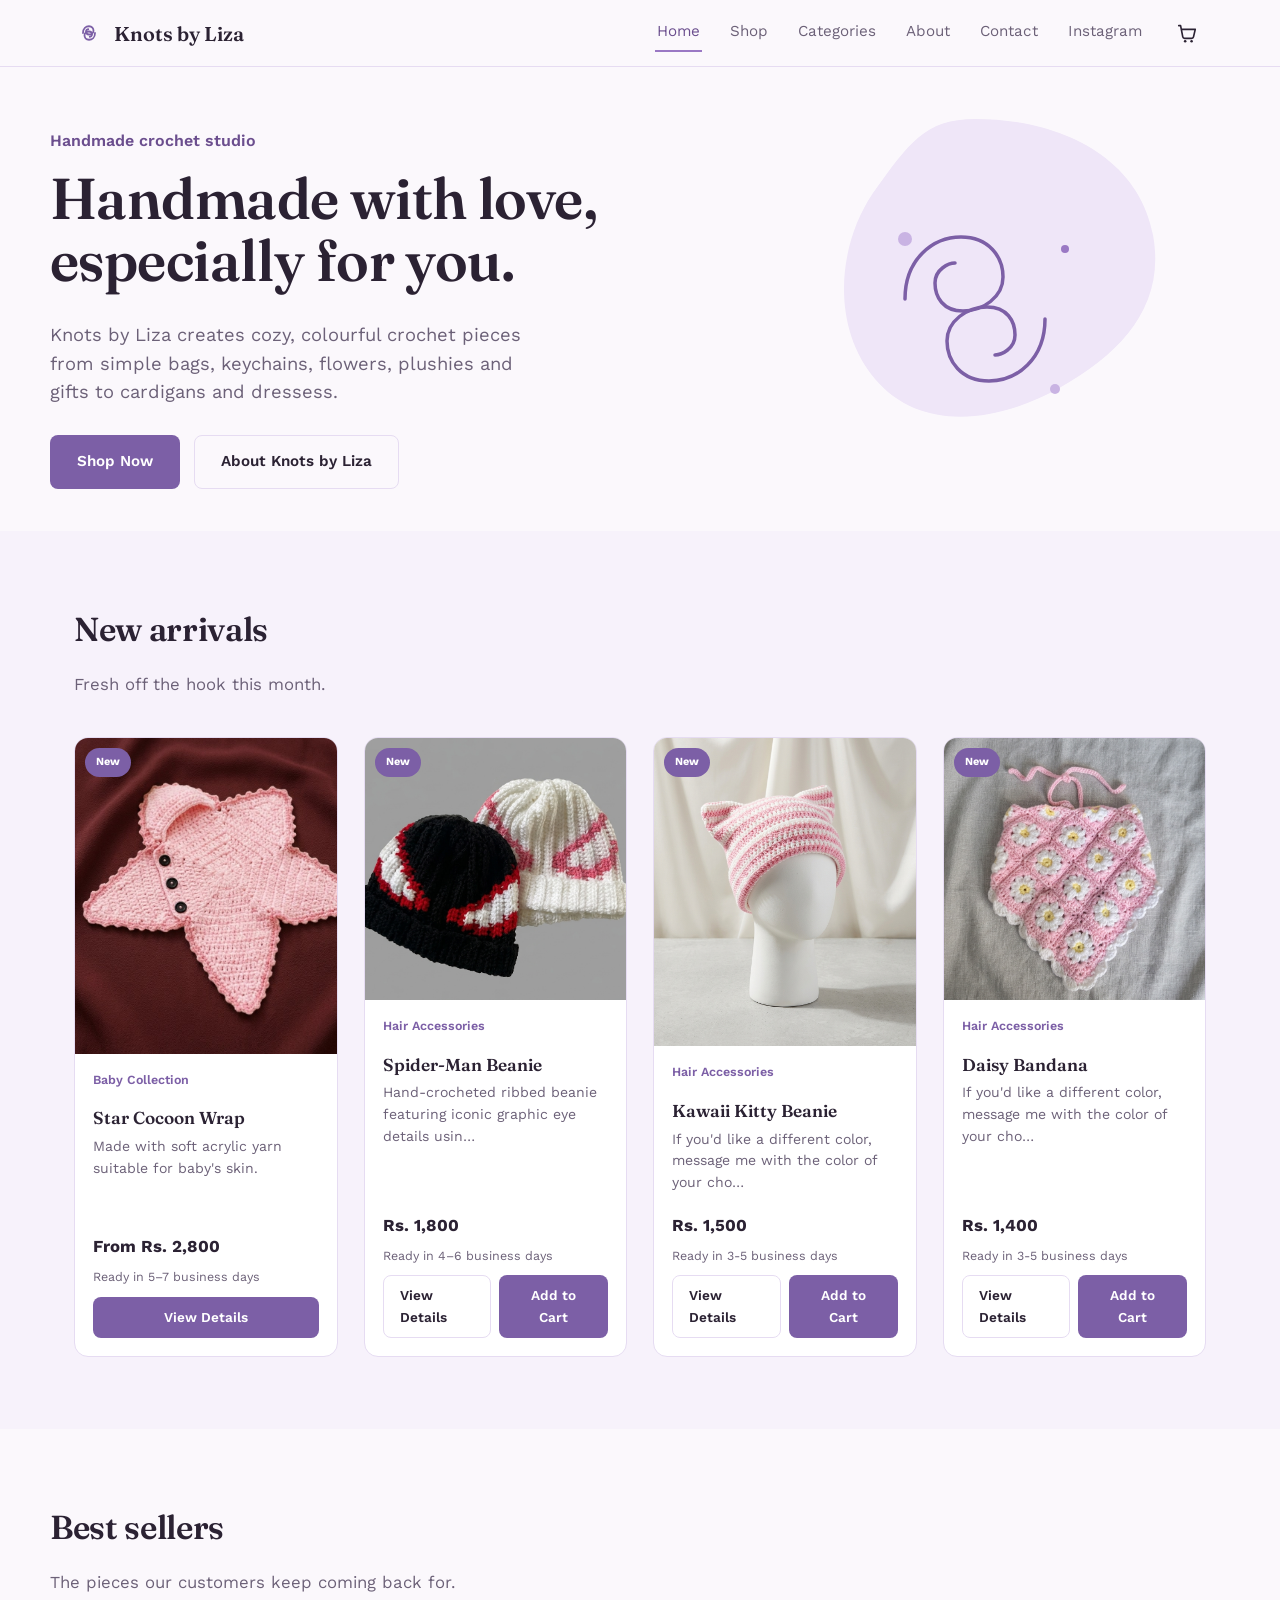
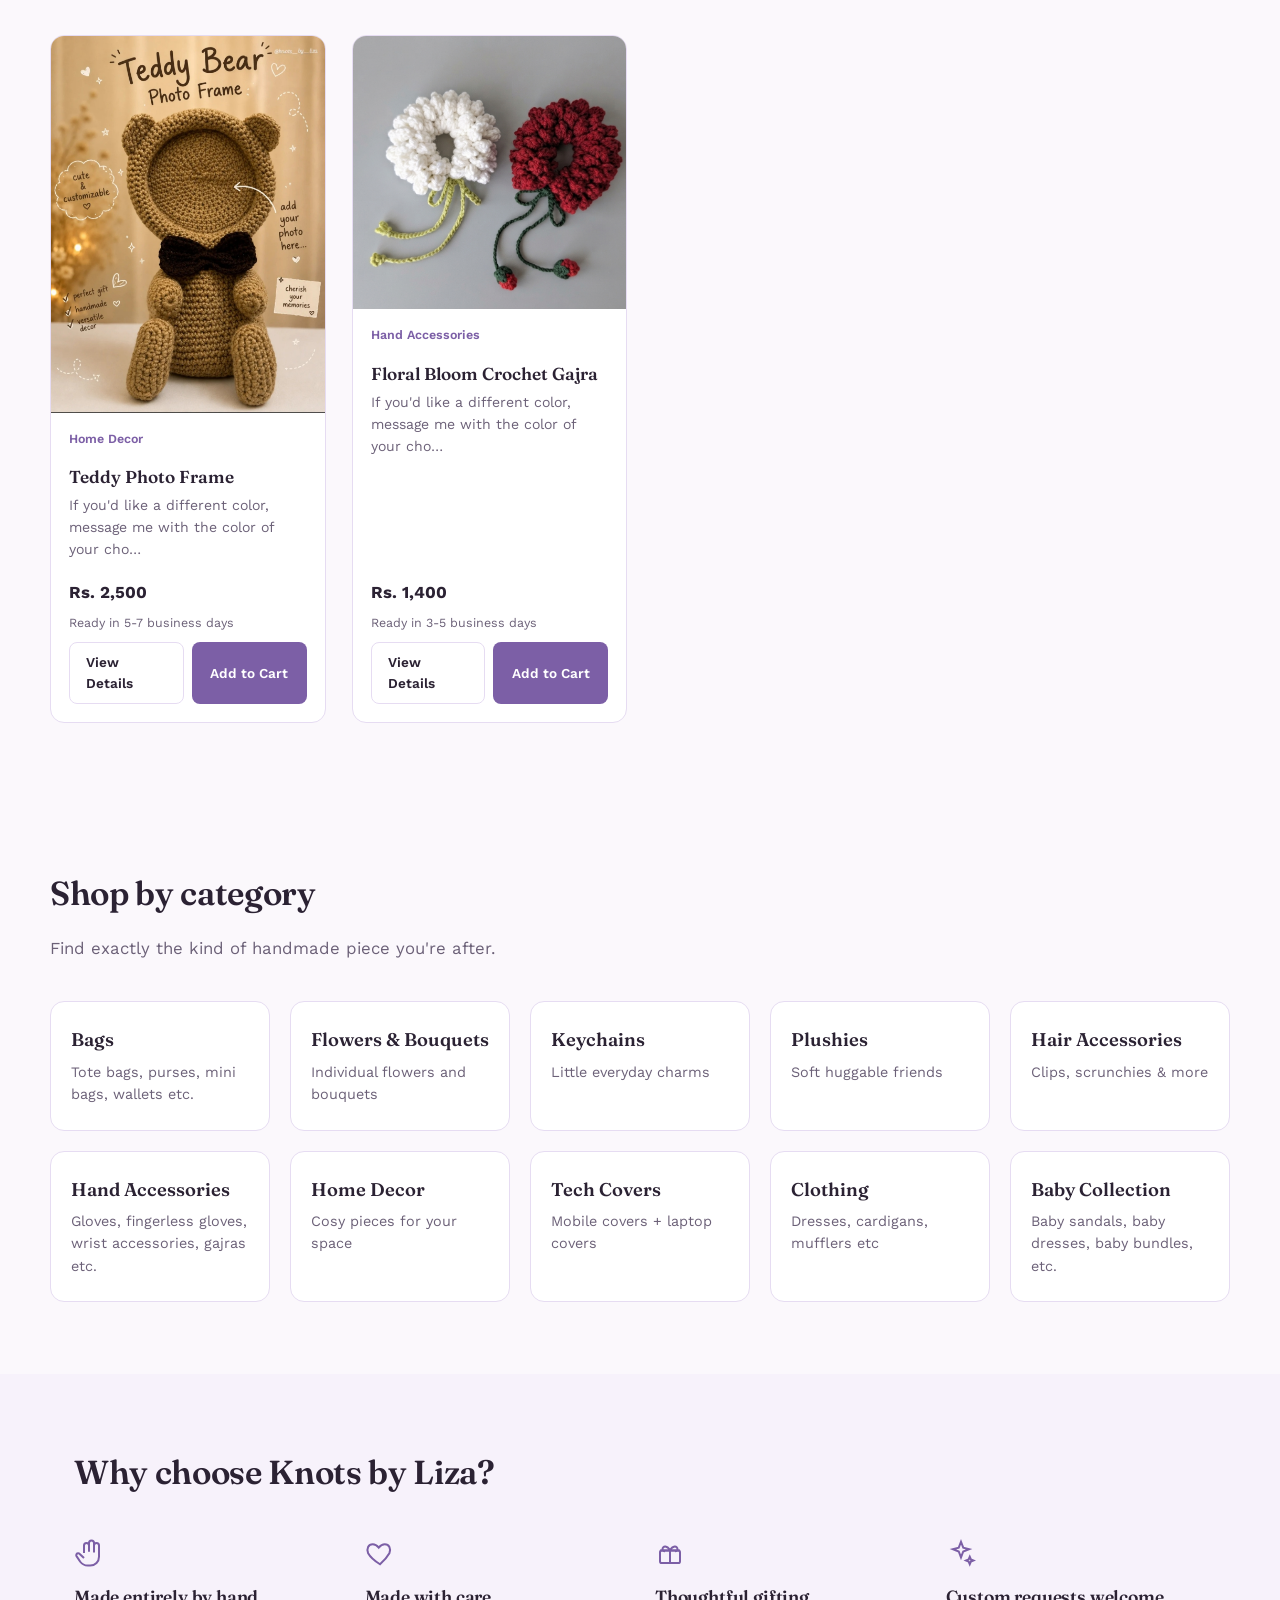
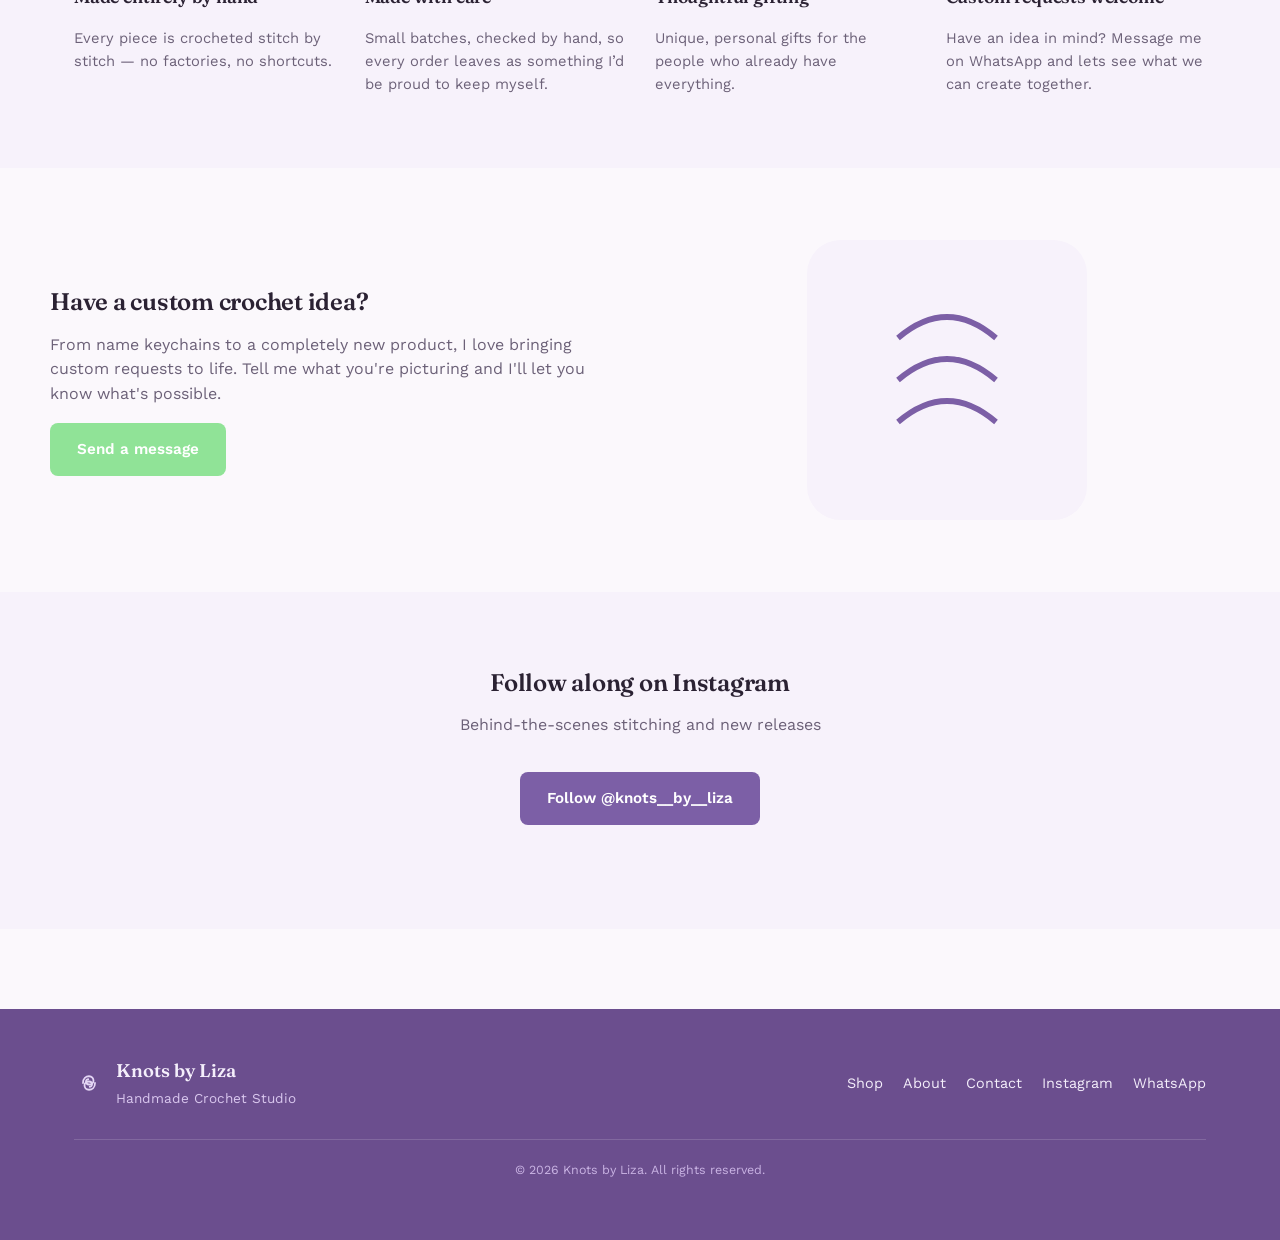
==== commit 49d2c1c5: "replace" ====
--- a/index.html
+++ b/index.html
@@ -59,16 +59,7 @@
     </div>
   </section>
 
-  <!-- FEATURED PRODUCTS -->
-  <section class="section container" id="best-sellers">
-    <div class="section-heading">
-      <h2>Best sellers</h2>
-      <p>The pieces my customers keep coming back for.</p>
-    </div>
-    <div class="product-grid" id="featured-grid"></div>
-  </section>
-
-  <!-- NEW ARRIVALS -->
+    <!-- NEW ARRIVALS -->
   <section class="section section--lavender">
     <div class="container">
       <div class="section-heading">
@@ -77,6 +68,15 @@
       </div>
       <div class="product-grid" id="new-grid"></div>
     </div>
+  </section>
+
+  <!-- FEATURED PRODUCTS -->
+  <section class="section container" id="best-sellers">
+    <div class="section-heading">
+      <h2>Best sellers</h2>
+      <p>The pieces our customers keep coming back for.</p>
+    </div>
+    <div class="product-grid" id="featured-grid"></div>
   </section>
 
   <!-- SHOP BY CATEGORY -->
--- a/assets/css/styles.css
+++ b/assets/css/styles.css
@@ -160,7 +160,7 @@
 }
 
 /* ---------- Hero ---------- */
-.hero { padding: 64px 0 88px; overflow: hidden; }
+.hero { padding: 32px 0 12px; overflow: hidden; }
 .hero__inner { display: grid; grid-template-columns: 1.1fr 0.9fr; gap: 48px; align-items: center; }
 .hero__eyebrow { color: var(--lavender-700); font-weight: 600; margin-bottom: 14px; }
 .hero__title { font-size: clamp(2.4rem, 5vw, 3.6rem); line-height: 1.08; }
@@ -171,7 +171,7 @@
 
 @media (max-width: 900px) {
   .hero__inner { grid-template-columns: 1fr; }
-  .hero__art { order: -1; }
+  .hero__art { display: none; }
 }
 
 /* ---------- Product grid & cards ---------- */
@@ -275,7 +275,7 @@
 .product-detail { display: grid; grid-template-columns: 1fr 1fr; gap: 56px; }
 @media (max-width: 860px) { .product-detail { grid-template-columns: 1fr; gap: 30px; } }
 .product-detail__gallery-main { border-radius: var(--radius-lg); overflow: hidden; background: var(--lavender-50); aspect-ratio: 1/1; }
-.product-detail__gallery-main img { width: 100%; height: 100%; object-fit: cover; }
+.product-detail__gallery-main img { width: 100%; height: 100%; object-fit: contain; }
 .product-detail__thumbs { display: flex; gap: 10px; margin-top: 12px; }
 .product-detail__thumbs img { width: 72px; height: 72px; object-fit: cover; border-radius: var(--radius-sm); border: 2px solid transparent; cursor: pointer; }
 .product-detail__thumbs img.active { border-color: var(--lavender-500); }
@@ -364,7 +364,12 @@
   background: var(--ink); color: #fff; padding: 12px 18px; border-radius: var(--radius-sm);
   font-size: 0.9rem; box-shadow: var(--shadow-lift); opacity: 0; transform: translateY(8px);
   transition: opacity 0.25s ease, transform 0.25s ease; max-width: 320px;
-}
+  display: flex; align-items: center; gap: 14px; justify-content: space-between;
+}
+.toast__action {
+  color: #fff; font-weight: 700; text-decoration: underline; white-space: nowrap; flex-shrink: 0;
+}
+.toast__action:hover { opacity: 0.85; }
 .toast--visible { opacity: 1; transform: translateY(0); }
 .toast--success { background: var(--lavender-700); }
 .toast--error { background: var(--error); }
